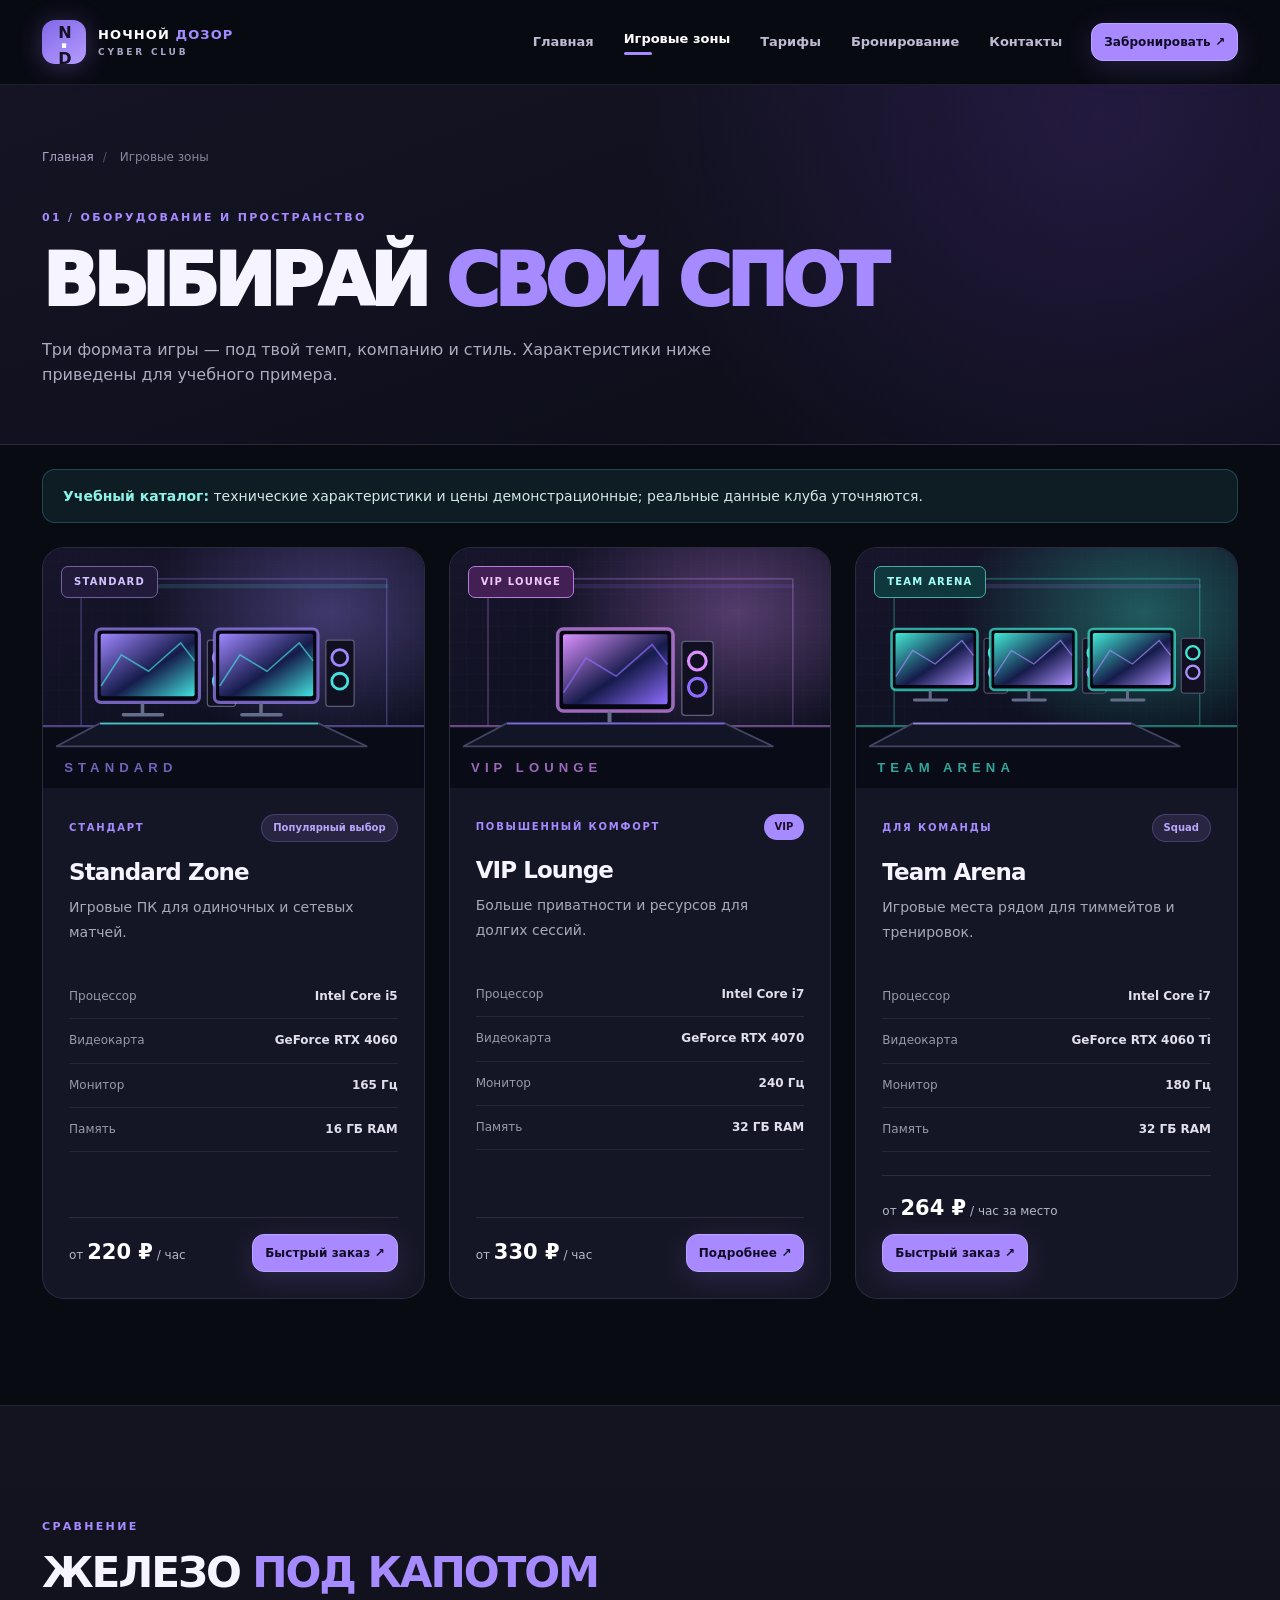
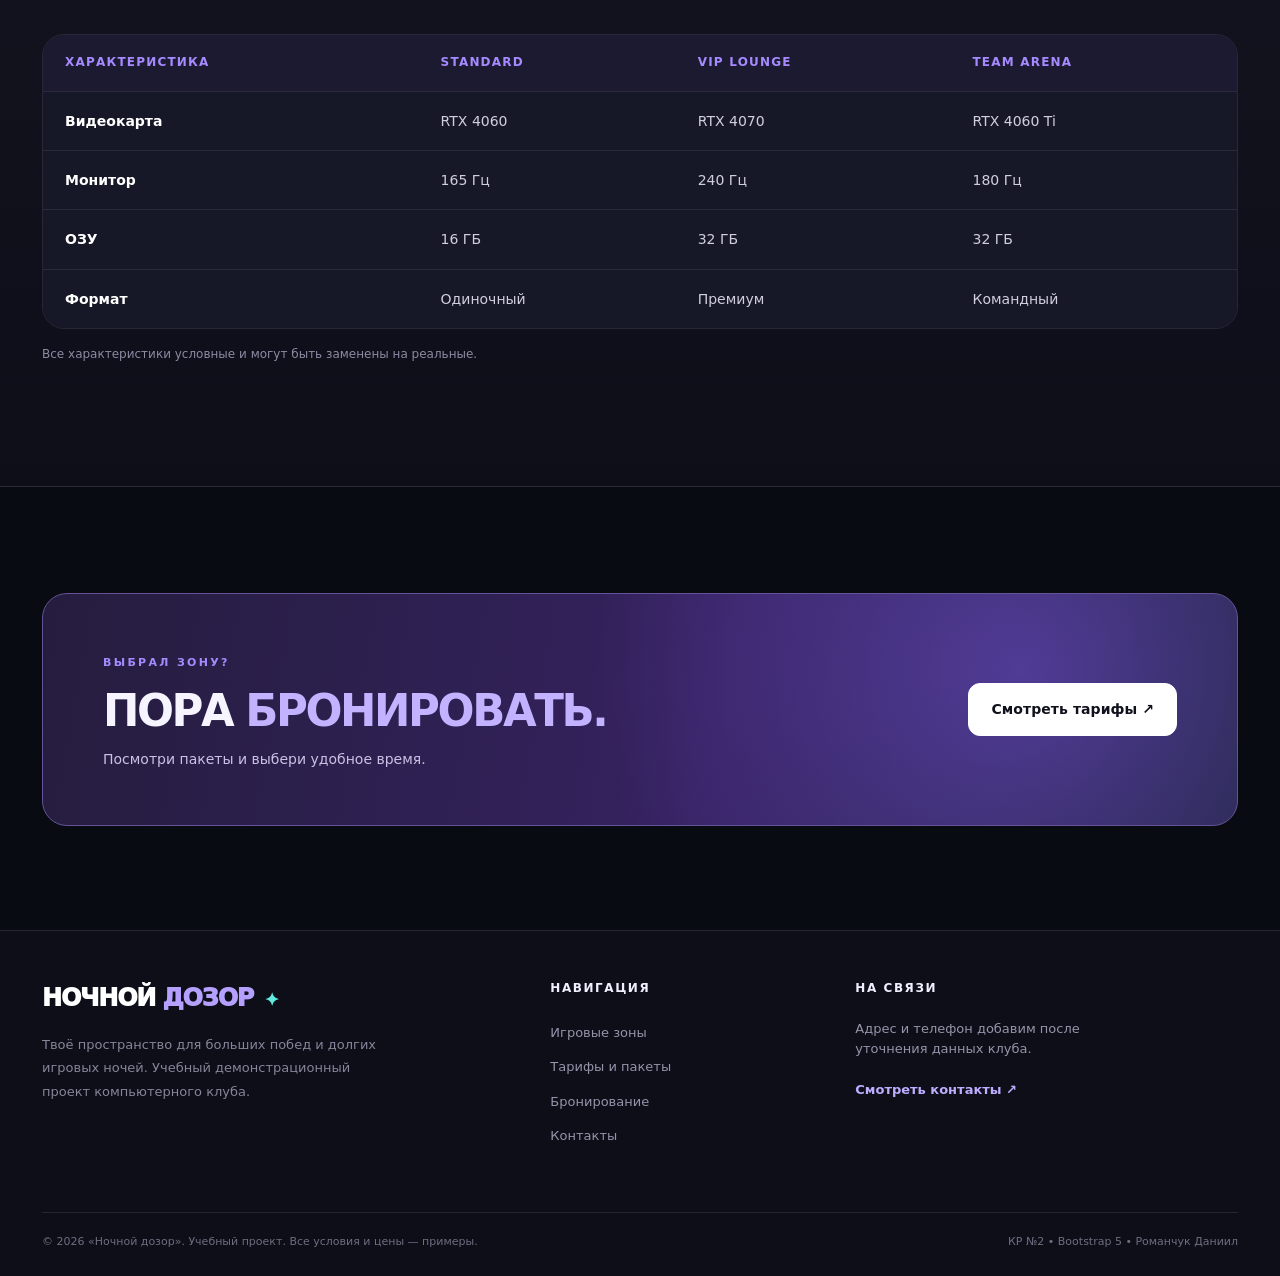
==== catalog.html @ 31417b2a "fix: move website files to root" ====
<!doctype html>
<html lang="ru" data-bs-theme="dark"><head><meta charset="utf-8"><meta name="viewport" content="width=device-width, initial-scale=1"><meta name="description" content="Standard, VIP Lounge и Team Arena — зоны компьютерного клуба «Ночной дозор» с учебными характеристиками оборудования."><meta name="theme-color" content="#090a12"><title>Игровые зоны — Ночной дозор</title><link rel="icon" type="image/svg+xml" href="images/favicon.svg"><link rel="stylesheet" href="vendor/bootstrap/css/bootstrap.min.css"><link rel="stylesheet" href="css/custom.css"></head>
<body class=""><a class="skip-link" href="#main-content">Перейти к содержимому</a><header class="site-header"><nav class="navbar navbar-expand-lg site-navbar" aria-label="Основная навигация"><div class="container">
<a class="navbar-brand brand" href="index.html" aria-label="Ночной дозор — главная"><span class="brand-mark" aria-hidden="true">N<span>·</span>D</span><span class="brand-name">НОЧНОЙ <b>ДОЗОР</b><small>CYBER CLUB</small></span></a>
<button class="navbar-toggler" type="button" data-bs-toggle="collapse" data-bs-target="#siteNav" aria-controls="siteNav" aria-expanded="false" aria-label="Открыть меню"><span class="navbar-toggler-icon"></span></button>
<div class="collapse navbar-collapse" id="siteNav"><ul class="navbar-nav ms-auto align-items-lg-center gap-lg-1"><li class="nav-item"><a class="nav-link " href="index.html" >Главная</a></li><li class="nav-item"><a class="nav-link active" href="catalog.html" aria-current="page">Игровые зоны</a></li><li class="nav-item"><a class="nav-link " href="tariffs.html" >Тарифы</a></li><li class="nav-item"><a class="nav-link " href="order.html" >Бронирование</a></li><li class="nav-item"><a class="nav-link " href="contacts.html" >Контакты</a></li></ul><a class="btn btn-glow btn-sm ms-lg-3 nav-book" href="order.html">Забронировать <span aria-hidden="true">↗</span></a></div></div></nav></header><main id="main-content"><section class="page-intro"><div class="container"><div class="breadcrumb-line"><a href="index.html">Главная</a><span>/</span> Игровые зоны</div><span class="eyebrow">01 / ОБОРУДОВАНИЕ И ПРОСТРАНСТВО</span><h1>ВЫБИРАЙ <em>СВОЙ СПОТ</em></h1><p>Три формата игры — под твой темп, компанию и стиль. Характеристики ниже приведены для учебного примера.</p></div></section>
<section class="section-pad pt-4"><div class="container"><div class="alert site-alert mb-4" role="alert"><strong>Учебный каталог:</strong> технические характеристики и цены демонстрационные; реальные данные клуба уточняются.</div><div class="row g-4">
<div class="col-12 col-md-6 col-lg-4" id="standard"><article class="card zone-card zone-card--detail h-100"><div class="zone-image"><img src="images/zone-standard.svg" alt="Два игровых компьютера в стандартной зоне, цифровая иллюстрация"><span class="zone-tag">STANDARD</span></div><div class="card-body zone-content"><div class="d-flex justify-content-between align-items-center mb-2"><span class="zone-kicker">СТАНДАРТ</span><span class="badge rounded-pill badge-soft">Популярный выбор</span></div><h2>Standard Zone</h2><p>Игровые ПК для одиночных и сетевых матчей.</p><ul class="spec-list"><li><span>Процессор</span><b>Intel Core i5</b></li><li><span>Видеокарта</span><b>GeForce RTX 4060</b></li><li><span>Монитор</span><b>165 Гц</b></li><li><span>Память</span><b>16 ГБ RAM</b></li></ul><div class="zone-bottom"><span>от <strong>220 ₽</strong> / час</span><button type="button" data-bs-toggle="modal" data-bs-target="#quickBookingModal" data-zone="standard" class="btn btn-glow btn-sm">Быстрый заказ ↗</button></div></div></article></div>
<div class="col-12 col-md-6 col-lg-4" id="vip"><article class="card zone-card zone-card--detail h-100"><div class="zone-image"><img src="images/zone-vip.svg" alt="Игровое VIP-место с мощной компьютерной конфигурацией, иллюстрация"><span class="zone-tag zone-tag--violet">VIP LOUNGE</span></div><div class="card-body zone-content"><div class="d-flex justify-content-between align-items-center mb-2"><span class="zone-kicker">ПОВЫШЕННЫЙ КОМФОРТ</span><span class="badge rounded-pill badge-hot">VIP</span></div><h2>VIP Lounge</h2><p>Больше приватности и ресурсов для долгих сессий.</p><ul class="spec-list"><li><span>Процессор</span><b>Intel Core i7</b></li><li><span>Видеокарта</span><b>GeForce RTX 4070</b></li><li><span>Монитор</span><b>240 Гц</b></li><li><span>Память</span><b>32 ГБ RAM</b></li></ul><div class="zone-bottom"><span>от <strong>330 ₽</strong> / час</span><a href="product.html" class="btn btn-glow btn-sm">Подробнее ↗</a></div></div></article></div>
<div class="col-12 col-md-6 col-lg-4" id="team"><article class="card zone-card zone-card--detail h-100"><div class="zone-image"><img src="images/zone-team.svg" alt="Командная игровая зона с рядом игровых мониторов, иллюстрация"><span class="zone-tag zone-tag--mint">TEAM ARENA</span></div><div class="card-body zone-content"><div class="d-flex justify-content-between align-items-center mb-2"><span class="zone-kicker">ДЛЯ КОМАНДЫ</span><span class="badge rounded-pill badge-soft">Squad</span></div><h2>Team Arena</h2><p>Игровые места рядом для тиммейтов и тренировок.</p><ul class="spec-list"><li><span>Процессор</span><b>Intel Core i7</b></li><li><span>Видеокарта</span><b>GeForce RTX 4060 Ti</b></li><li><span>Монитор</span><b>180 Гц</b></li><li><span>Память</span><b>32 ГБ RAM</b></li></ul><div class="zone-bottom"><span>от <strong>264 ₽</strong> / час за место</span><button type="button" data-bs-toggle="modal" data-bs-target="#quickBookingModal" data-zone="team" class="btn btn-glow btn-sm">Быстрый заказ ↗</button></div></div></article></div></div></div></section>
<section class="section-pad section-dark"><div class="container"><div class="section-header"><div><span class="eyebrow">СРАВНЕНИЕ</span><h2 class="section-title">ЖЕЛЕЗО <span>ПОД КАПОТОМ</span></h2></div></div><div class="table-responsive table-wrap"><table class="table table-dark table-hover align-middle mb-0"><caption class="visually-hidden">Сравнение характеристик игровых зон</caption><thead><tr><th scope="col">Характеристика</th><th scope="col">Standard</th><th scope="col">VIP Lounge</th><th scope="col">Team Arena</th></tr></thead><tbody><tr><th scope="row">Видеокарта</th><td>RTX 4060</td><td>RTX 4070</td><td>RTX 4060 Ti</td></tr><tr><th scope="row">Монитор</th><td>165 Гц</td><td>240 Гц</td><td>180 Гц</td></tr><tr><th scope="row">ОЗУ</th><td>16 ГБ</td><td>32 ГБ</td><td>32 ГБ</td></tr><tr><th scope="row">Формат</th><td>Одиночный</td><td>Премиум</td><td>Командный</td></tr></tbody></table></div><p class="demo-caption mt-3">Все характеристики условные и могут быть заменены на реальные.</p></div></section>
<section class="section-pad pb-0"><div class="container"><div class="banner-cta"><div><span class="eyebrow">ВЫБРАЛ ЗОНУ?</span><h2>ПОРА <span>БРОНИРОВАТЬ.</span></h2><p>Посмотри пакеты и выбери удобное время.</p></div><a href="tariffs.html" class="btn btn-light btn-lg">Смотреть тарифы ↗</a></div></div></section></main><footer class="site-footer"><div class="container"><div class="row g-4 py-5"><div class="col-lg-5"><a href="index.html" class="footer-brand">НОЧНОЙ<span> ДОЗОР</span><i>✦</i></a><p class="footer-description mt-3">Твоё пространство для больших побед и долгих игровых ночей. Учебный демонстрационный проект компьютерного клуба.</p></div><div class="col-6 col-lg-3"><div class="footer-heading">Навигация</div><ul class="list-unstyled footer-links"><li><a href="catalog.html">Игровые зоны</a></li><li><a href="tariffs.html">Тарифы и пакеты</a></li><li><a href="order.html">Бронирование</a></li><li><a href="contacts.html">Контакты</a></li></ul></div><div class="col-6 col-lg-4"><div class="footer-heading">На связи</div><p class="footer-contact">Адрес и телефон добавим после уточнения данных клуба.</p><a class="footer-inline-link" href="contacts.html">Смотреть контакты ↗</a></div></div><div class="footer-bottom d-flex flex-column flex-md-row gap-2 justify-content-between align-items-md-center"><span>© 2026 «Ночной дозор». Учебный проект. Все условия и цены — примеры.</span><span>КР №2 • Bootstrap 5 • Романчук Даниил</span></div></div></footer><div class="modal fade" id="quickBookingModal" tabindex="-1" aria-labelledby="quickBookingTitle" aria-hidden="true"><div class="modal-dialog modal-dialog-centered"><div class="modal-content custom-modal"><div class="modal-header border-0 pb-0"><div><span class="eyebrow">БЫСТРАЯ ЗАЯВКА</span><h2 class="modal-title h3 mt-2" id="quickBookingTitle">Погнали играть?</h2></div><button type="button" class="btn-close" data-bs-dismiss="modal" aria-label="Закрыть"></button></div><form class="needs-validation demo-form" novalidate><div class="modal-body"><p class="muted-text small mb-4">Оставь контакты, чтобы проверить работу формы. Данные никуда не отправляются.</p><div class="mb-3"><label class="form-label" for="quick-name">Имя</label><input class="form-control" id="quick-name" name="name" autocomplete="name" minlength="2" required placeholder="Как к тебе обращаться?"><div class="invalid-feedback">Укажи имя (минимум 2 символа).</div></div><div class="mb-3"><label class="form-label" for="quick-phone">Телефон</label><div class="input-group"><span class="input-group-text">☎</span><input class="form-control" type="tel" id="quick-phone" name="phone" inputmode="tel" autocomplete="tel" minlength="10" required placeholder="+7 999 123-45-67"></div><div class="form-hint">Номер для связи (учебный пример).</div></div><div class="mb-3"><label class="form-label" for="quick-zone">Игровая зона</label><select id="quick-zone" class="form-select" name="zone" required><option value="">Выбери зону</option><option value="standard">Standard</option><option value="vip">VIP Lounge</option><option value="team">Team Arena</option></select><div class="invalid-feedback">Выбери игровую зону.</div></div><div class="form-check"><input class="form-check-input" type="checkbox" id="quick-consent" required><label class="form-check-label small" for="quick-consent">Согласен на обработку данных в рамках демонстрационной формы</label><div class="invalid-feedback">Нужно согласие.</div></div></div><div class="modal-footer border-0 pt-0"><button type="button" class="btn btn-outline-light" data-bs-dismiss="modal">Отмена</button><button type="submit" class="btn btn-glow">Проверить заявку ↗</button></div></form></div></div></div>
<div class="toast-container position-fixed bottom-0 end-0 p-3" style="z-index:1090"><div class="toast demo-toast" id="demoToast" role="status" aria-live="polite" aria-atomic="true"><div class="d-flex"><div class="toast-body" id="demoToastBody">Форма проверена. Это демонстрация: данные не отправлялись.</div><button type="button" class="btn-close btn-close-white me-2 m-auto" data-bs-dismiss="toast" aria-label="Закрыть"></button></div></div></div><script src="vendor/bootstrap/js/bootstrap.bundle.min.js"></script><script src="js/main.js"></script></body></html>
---- css/custom.css ----
/* Night Watch / KR2. Bootstrap 5.3.6 is the layout + component system.
   This file adds only the custom visual identity, states and small refinements. */
:root {
  --nw-bg:#090b13; --nw-panel:#121423; --nw-elevated:#191a2b;
  --nw-line:rgba(180,176,222,.14); --nw-white:#f6f5ff;
  --nw-muted:#abaabe; --nw-accent:#a68aff; --nw-teal:#5ce6db;
  --nw-soft:rgba(165,138,255,.15); --nw-radius:22px;
  --bs-body-bg:var(--nw-bg); --bs-body-color:var(--nw-white);
  --bs-body-font-family:Inter,system-ui,-apple-system,BlinkMacSystemFont,"Segoe UI",sans-serif;
  --bs-border-color:var(--nw-line); --bs-link-color:var(--nw-accent);
}
* {box-sizing:border-box}
html {scroll-behavior:smooth;scroll-padding-top:102px}
body {background:var(--nw-bg);color:var(--nw-white);font-size:16px;line-height:1.6;overflow-x:hidden}
img {max-width:100%;height:auto}
a {transition:color .2s ease,background .2s ease,border-color .2s ease,transform .2s ease;text-decoration:none}
button {transition:transform .2s ease,background .2s ease,border-color .2s ease}
:focus-visible {outline:3px solid var(--nw-teal)!important;outline-offset:3px}
::selection {background:#7051cb;color:white}
.container {max-width:1220px}
.skip-link {position:absolute;z-index:2000;top:-100px;left:12px;color:#090b13;background:#fff;padding:12px 18px;border-radius:0 0 12px 12px}
.skip-link:focus {top:0}
.site-header {position:sticky;top:0;z-index:1040;background:rgba(9,11,19,.92);backdrop-filter:blur(16px);-webkit-backdrop-filter:blur(16px);border-bottom:1px solid rgba(190,178,247,.12)}
.site-navbar {min-height:84px;padding:12px 0}
.brand {display:flex;align-items:center;gap:12px;color:#fff!important;margin-right:23px}
.brand-mark {display:grid;place-items:center;background:linear-gradient(145deg,#8267e7,#b59cff);color:#130f25;width:44px;height:44px;border-radius:13px;font-weight:900;font-size:16px;letter-spacing:-2px;box-shadow:0 3px 24px rgba(163,124,255,.3)}
.brand-mark span {font-size:24px;line-height:0;color:white;letter-spacing:0}
.brand-name {font-size:13px;font-weight:900;letter-spacing:.085em;line-height:1.17}
.brand-name b {color:var(--nw-accent)}
.brand-name small {display:block;margin-top:5px;font-size:9px;font-weight:650;letter-spacing:.31em;color:#aaa6c5}
.site-navbar .nav-link {color:#bebbd3;padding:11px 13px!important;font-size:13px;font-weight:700}
.site-navbar .nav-link:hover,.site-navbar .nav-link:focus,.site-navbar .nav-link.active {color:#fff}
.site-navbar .nav-link.active:after {content:"";display:block;height:3px;background:var(--nw-accent);border-radius:2px;margin-top:2px;max-width:28px}
.navbar-toggler {border:1px solid #555072;background:#181626;padding:8px 10px}
.navbar-toggler:focus {box-shadow:0 0 0 3px rgba(160,126,255,.22)}
.btn {font-size:14px;font-weight:800;border-radius:12px;padding:11px 17px;letter-spacing:.005em}
.btn-sm {padding:9px 12px;font-size:12px}
.btn-lg {padding:15px 22px;font-size:14px}
.btn-glow {background:#a889ff;border:1px solid #bba4ff;color:#120d27;box-shadow:0 7px 28px rgba(154,117,251,.19)}
.btn-glow:hover,.btn-glow:focus {background:#c0acff;color:#100b21;border-color:#d1c1ff;transform:translateY(-2px);box-shadow:0 10px 30px rgba(154,117,251,.31)}
.btn-outline-bright {border:1px solid #5c586e;color:#fff;background:rgba(255,255,255,.02)}
.btn-outline-bright:hover,.btn-outline-bright:focus {border-color:var(--nw-accent);background:rgba(164,139,255,.12);color:#fff;transform:translateY(-2px)}
.btn-light {background:#fff;color:#11111d;border-color:#fff}
.btn-light:hover {background:#e8e6ff;color:#11111d}
.btn-outline-light {border-color:#56516a;color:#d7d4e6}
.btn-outline-light:hover {background:#282337;border-color:#8178a1;color:#fff}
.section-pad {padding:106px 0}
.section-dark {background:linear-gradient(180deg,rgba(22,21,35,.85),rgba(13,15,25,.8));border-top:1px solid var(--nw-line);border-bottom:1px solid var(--nw-line)}
.eyebrow {font-size:11px;font-weight:900;letter-spacing:.21em;color:var(--nw-accent)}
.section-header {display:flex;justify-content:space-between;align-items:end;gap:28px;margin-bottom:38px}
.section-header>div:first-child {max-width:820px}
.section-title {font-size:clamp(28px,3.3vw,46px);font-weight:900;letter-spacing:-.05em;line-height:1.12;margin:12px 0 0;text-transform:uppercase}
.section-title span,.banner-cta h2 span {color:var(--nw-accent)}
.section-side {color:var(--nw-muted);max-width:290px;margin:0;font-size:14px}
.section-link {font-weight:800;font-size:13px;color:#d4c9ff;white-space:nowrap}
.section-link:hover {color:var(--nw-teal)}
.demo-caption {font-size:12px;color:#8c8ba2}
.muted-text {color:var(--nw-muted)}
/* Landing */
.hero-section {padding-top:33px}
.hero-panel {position:relative;overflow:hidden;min-height:642px;border:1px solid #35304e;border-radius:28px;background:radial-gradient(circle at 14% 86%,rgba(87,49,176,.18),transparent 55%),linear-gradient(112deg,#141322,#10101f 60%,#070a18)}
.hero-panel:before {content:"";position:absolute;inset:0;background:linear-gradient(90deg,#11101f 0%,rgba(15,14,28,.98) 33%,rgba(10,11,23,.73) 56%,rgba(8,9,22,.04) 87%);z-index:1;pointer-events:none}
.hero-copy {position:relative;z-index:2;padding:98px 0 73px 64px;max-width:780px}
.hero-eyebrow {color:#c1b0ff;display:inline-flex;align-items:center;gap:10px}
.signal-dot {width:7px;height:7px;border-radius:50%;background:#5ee5cf;box-shadow:0 0 0 4px rgba(69,221,208,.12)}
.hero-title {font-size:clamp(54px,6.3vw,91px);font-weight:1000;line-height:.97;letter-spacing:-.071em;margin:25px 0;position:relative;z-index:2;text-shadow:0 4px 14px rgba(2,2,12,.28)}
.accent-ink {color:#a68bff}
.hero-dot {color:#50e2d4}
.hero-lead {max-width:440px;color:#bbb9ce;font-size:16px;line-height:1.75;position:relative;z-index:2}
.hero-perks {display:flex;gap:26px;flex-wrap:wrap;margin-top:46px;font-size:12px;font-weight:650;color:#c0bdd4}
.hero-perks i {color:var(--nw-teal);margin-right:5px;font-style:normal}
.hero-visual {position:absolute;right:0;top:0;height:100%;width:67%;z-index:0;display:flex;align-items:stretch}
.hero-visual:after {content:"";position:absolute;inset:0;background:linear-gradient(0deg,rgba(8,8,18,.74),transparent 35%)}
.hero-visual img {width:100%;height:100%;object-fit:cover;object-position:center}
.visual-label {position:absolute;top:47px;right:54px;z-index:1;display:flex;gap:13px;align-items:center;color:#d0d2e4;font-size:10px;line-height:1.2;letter-spacing:.23em}
.visual-label b {color:#fff;font-size:14px;letter-spacing:.14em}
.visual-cross {font-size:36px;color:var(--nw-teal);text-shadow:0 0 20px rgba(92,230,219,.5)}
.fps-label {position:absolute;right:56px;bottom:30px;z-index:2;text-align:right}
.fps-label b {display:block;font-size:32px;line-height:1;color:#fff}
.fps-label b span {color:var(--nw-teal);font-size:14px}
.fps-label small {font-size:9px;letter-spacing:.15em;color:#c4c1d8}
.hero-ticker {padding:17px 4px;display:flex;gap:26px;justify-content:space-between;align-items:center;color:#807d98;font-size:10px;font-weight:850;letter-spacing:.1em;white-space:nowrap;overflow:hidden}
.hero-ticker b {color:var(--nw-accent);font-size:14px}
/* Advantage cards */
.feature-card {position:relative;background:linear-gradient(155deg,#191a2a,#11131f);border:1px solid var(--nw-line);border-radius:var(--nw-radius);padding:31px 32px 30px;overflow:hidden;min-height:260px}
.feature-card:hover {transform:translateY(-4px);border-color:#5c4d85;transition:.2s}
.feature-icon {width:56px;height:56px;border-radius:14px;display:grid;place-items:center;background:rgba(174,140,255,.12);border:1px solid rgba(174,140,255,.16);color:var(--nw-accent);font-size:30px;margin-bottom:28px}
.feature-no {position:absolute;right:23px;top:20px;font-size:11px;font-weight:850;color:#625b79}
.feature-card h3 {font-size:20px;font-weight:850;letter-spacing:-.03em;margin:0 0 10px}
.feature-card p {font-size:14px;line-height:1.7;color:var(--nw-muted);margin:0}
/* Zone cards */
.zone-card {display:flex;flex-direction:column;background:#151625;border:1px solid var(--nw-line);border-radius:var(--nw-radius);overflow:hidden;transition:transform .22s,border-color .22s,box-shadow .22s}
.zone-card:hover {transform:translateY(-5px);border-color:#5b5085;box-shadow:0 18px 36px rgba(0,0,0,.17)}
.zone-image {position:relative;overflow:hidden;background:#100f1a;aspect-ratio:1.59}
.zone-image img {width:100%;height:100%;object-fit:cover;transition:transform .36s}
.zone-card:hover .zone-image img {transform:scale(1.04)}
.zone-tag {position:absolute;left:18px;top:18px;padding:7px 12px;border-radius:7px;background:#211b39;color:#d3c3ff;border:1px solid #73609f;font-size:10px;font-weight:900;letter-spacing:.12em}
.zone-tag--violet {background:#432053;color:#f1c6ff;border-color:#b67cdb}
.zone-tag--mint {background:#0f373c;color:#a4fffa;border-color:#49aea8}
.zone-content {padding:27px;display:flex;flex-direction:column;flex:1}
.zone-kicker {font-size:10px;letter-spacing:.18em;color:var(--nw-accent);font-weight:900}
.zone-content h3,.zone-content h2 {font-size:23px;font-weight:900;letter-spacing:-.04em;margin:9px 0 9px}
.zone-content p {font-size:14px;color:#a9a8ba;line-height:1.75;margin-bottom:19px}
.zone-bottom {display:flex;align-items:center;justify-content:space-between;gap:8px;margin-top:auto;padding-top:16px;border-top:1px solid var(--nw-line);color:#b8b6ca;font-size:12px}
.zone-bottom strong {font-size:21px;color:#fff}
.round-link {width:39px;height:39px;border:1px solid #78699f;border-radius:11px;color:#e5ddff;display:grid;place-items:center;font-size:19px}
.round-link:hover {background:var(--nw-accent);border-color:var(--nw-accent);color:#111}
.zone-card--detail .zone-content {padding:26px}
.zone-card--detail .zone-bottom {flex-wrap:wrap}
.badge-soft {color:#bba6ff;background:rgba(168,136,255,.13);border:1px solid rgba(168,136,255,.26);font-size:10px;padding:8px 11px}
.badge-hot {background:var(--nw-accent);color:#1b102b;font-size:10px;padding:8px 11px}
.spec-list {list-style:none;padding:0;margin:12px 0 23px}
.spec-list li {display:flex;justify-content:space-between;gap:12px;padding:12px 0;border-bottom:1px solid rgba(170,160,208,.11);font-size:12px}
.spec-list span {color:#9998ac}
.spec-list b {color:#e1dfec;font-weight:700;text-align:right}
/* Prices */
.tariff-card {border:1px solid var(--nw-line);border-radius:var(--nw-radius);padding:29px 28px;background:#181a29;display:flex;flex-direction:column;transition:transform .22s,border-color .22s}
.tariff-card:hover {transform:translateY(-4px);border-color:#5d5283}
.tariff-card--featured {background:radial-gradient(circle at 100% 0%,rgba(156,114,255,.18),transparent 68%),linear-gradient(160deg,#2a2142,#1a162e);border-color:#8871c2;box-shadow:inset 0 1px 0 rgba(196,172,255,.18)}
.tariff-head {display:flex;align-items:center;justify-content:space-between;gap:8px;min-height:30px;margin-bottom:38px}
.tariff-index {font-size:10px;letter-spacing:.13em;color:#a9a3c4;font-weight:850}
.tariff-card h2,.tariff-card h3 {font-size:30px;font-weight:900;letter-spacing:-.045em;margin:0 0 8px}
.tariff-card p {color:#aaa8ba;font-size:13px;line-height:1.75;min-height:58px}
.tariff-price {font-size:44px;letter-spacing:-.07em;font-weight:900;margin:8px 0 30px;color:#fff;white-space:nowrap}
.tariff-price span {font-size:12px;letter-spacing:0;color:#a8a5bb;font-weight:650}
.tariff-list {list-style:none;padding:0;margin:0 0 29px}
.tariff-list li {padding:9px 0;color:#c3c0d3;font-size:13px}
.tariff-list li:before {content:"✓";color:var(--nw-teal);font-weight:800;margin-right:10px}
.tariff-card .btn {margin-top:auto}
.site-alert {background:rgba(73,204,203,.09);border:1px solid rgba(63,212,207,.25);color:#d2e7e5;border-radius:13px;padding:15px 20px;font-size:14px}
.site-alert strong {color:#8df3e8}
.banner-cta {padding:54px 60px;border:1px solid #655299;border-radius:25px;background:radial-gradient(circle at 82% 33%,rgba(112,78,206,.56),transparent 43%),linear-gradient(100deg,#251d3e,#352260 57%,#1e243d);display:flex;align-items:center;justify-content:space-between;gap:25px}
.banner-cta h2 {font-size:clamp(29px,3.4vw,47px);font-weight:900;letter-spacing:-.055em;line-height:1.06;margin:14px 0}
.banner-cta h2 span {color:#c2b2ff}
.banner-cta p {color:#ccc1e5;font-size:14px;margin:0}
/* Inner pages */
.page-intro {padding:63px 0 56px;background:radial-gradient(circle at 86% 8%,rgba(98,57,172,.24),transparent 40%),linear-gradient(160deg,#151424,#0d0e1a 85%);border-bottom:1px solid var(--nw-line)}
.breadcrumb-line {font-size:12px;color:#89859d;margin-bottom:36px}
.breadcrumb-line a {color:#ada3cc}
.breadcrumb-line a:hover {color:#fff}
.breadcrumb-line span {padding:0 9px;color:#554f6a}
.page-intro h1 {font-size:clamp(43px,5.7vw,79px);font-weight:950;letter-spacing:-.07em;line-height:1.04;margin:14px 0 18px}
.page-intro h1 em {color:var(--nw-accent);font-style:normal}
.page-intro p {color:#aeacc0;font-size:16px;max-width:700px;margin:0}
.table-wrap {border-radius:var(--nw-radius);border:1px solid var(--nw-line);overflow:hidden}
.table-wrap .table {--bs-table-bg:#171827;--bs-table-hover-bg:#242137;--bs-table-color:#d0cedf;--bs-table-hover-color:#fff;font-size:14px}
.table-wrap td,.table-wrap th {padding:18px 22px;border-color:rgba(185,175,216,.12);white-space:nowrap}
.table-wrap thead th {font-size:12px;color:var(--nw-accent);text-transform:uppercase;letter-spacing:.1em;background:#1c1a31}
.table-wrap tbody th {font-weight:800;color:#fff}
.gallery-carousel {overflow:hidden;border:1px solid var(--nw-line);border-radius:22px;background:#131526}
.gallery-carousel img {height:auto;aspect-ratio:1.54;object-fit:cover}
.gallery-carousel .carousel-control-next,.gallery-carousel .carousel-control-prev {width:11%;background:rgba(0,0,0,.1)}
.gallery-carousel .carousel-indicators [data-bs-target] {width:26px;height:4px;border-radius:10px;border:0;margin-right:5px;margin-left:5px}
.product-detail {background:#171725;padding:35px;border:1px solid var(--nw-line);border-radius:var(--nw-radius)}
.product-detail h2 {font-weight:900;font-size:32px;letter-spacing:-.045em}
.product-detail p {color:var(--nw-muted);font-size:14px}
.product-price {color:#fff;font-size:39px;font-weight:900;letter-spacing:-.05em;margin:27px 0 0}
.product-price>span,.product-price small {font-size:13px;letter-spacing:0;color:#ada9c0;font-weight:650}
.spec-list--product {margin:18px 0}
.spec-list--product li {font-size:13px}
.related-zone {display:flex;gap:21px;align-items:center;background:#191a2a;border:1px solid var(--nw-line);border-radius:17px;padding:12px;color:white}
.related-zone:hover {border-color:var(--nw-accent);color:#fff;transform:translateY(-2px)}
.related-zone img {width:132px;aspect-ratio:1.5;object-fit:cover;border-radius:9px}
.related-zone span:nth-child(2) {display:flex;flex-direction:column;flex:1}
.related-zone b {font-size:19px}
.related-zone small {color:var(--nw-muted)}
.related-zone>span:last-child {font-size:23px;padding-right:15px}
.mini-feature {border-top:2px solid #665597;padding-top:25px}
.mini-feature>span {color:var(--nw-accent);font-size:13px;font-weight:900}
.mini-feature h3 {margin:17px 0 9px;font-size:20px;font-weight:850}
.mini-feature p {font-size:14px;color:var(--nw-muted)}
/* Forms + booking summary */
.form-panel,.summary-panel,.contact-card,.map-panel {background:#171827;border:1px solid var(--nw-line);border-radius:22px;padding:32px}
.form-panel h2 {font-weight:900;letter-spacing:-.03em}
.form-label {font-size:12px;font-weight:800;color:#dedceb;margin-bottom:8px}
.form-control,.form-select,.input-group-text {background-color:#0f111e;border:1px solid #39364f;color:#f4f1ff;min-height:48px;border-radius:10px;font-size:14px}
.form-control::placeholder {color:#716f85}
.form-control:focus,.form-select:focus {background:#161627;color:#fff;border-color:#a58aff;box-shadow:0 0 0 3px rgba(165,138,255,.16)}
.form-control:disabled,.form-control[readonly] {background:#222037;color:#a8a2c8}
.input-group-text {background:#252239;color:#b0a4d4;font-size:13px;font-weight:750}
.input-group .form-control {min-width:0}
.form-check-input {background-color:#11121f;border:1px solid #65607d}
.form-check-input:checked {background-color:#9c7ff2;border-color:#9c7ff2}
.form-check-label {color:#bab7cc;font-size:13px}
.invalid-feedback {font-size:11px}
.form-hint {color:#85849a;margin-top:6px;font-size:11px}
.form-divider {height:1px;background:var(--nw-line);margin:32px 0}
.step-bubble {border:1px solid rgba(161,130,255,.47);color:#ad91ff;background:#28213e;display:grid;place-items:center;width:43px;height:43px;flex:none;border-radius:13px;font-size:13px;font-weight:900}
.summary-panel {top:112px;padding:29px}
.summary-panel h2 {font-size:29px;font-weight:950;letter-spacing:-.05em;margin:9px 0 22px}
.summary-art {border-radius:13px;overflow:hidden;margin-bottom:17px}
.summary-art img {display:block;width:100%;aspect-ratio:1.95;object-fit:cover}
.summary-row {display:flex;gap:15px;justify-content:space-between;border-bottom:1px solid var(--nw-line);padding:16px 0;font-size:13px}
.summary-row span {color:#a3a0b7}
.summary-row strong {font-weight:700;text-align:right}
.summary-total {display:flex;align-items:center;justify-content:space-between;gap:12px;padding:24px 0 19px}
.summary-total span {font-size:13px;color:#c1bed2}
.summary-total strong {font-size:29px;font-weight:900;color:#ac94ff;white-space:nowrap}
.summary-note {background:#25223a;padding:14px 15px;font-size:12px;color:#bcb4d6;line-height:1.5;border-radius:10px}
.summary-help {font-size:12px;color:#bdaaff;font-weight:800;display:inline-block;margin-top:20px}
.summary-help:hover {color:var(--nw-teal)}
.was-validated .input-group:has(.form-control:invalid) + .phone-error {display:block!important}
/* Contacts */
.contact-card {min-height:250px}
.contact-icon {width:50px;height:50px;background:rgba(158,131,255,.13);color:#b5a0ff;display:grid;place-items:center;border-radius:13px;font-size:28px;margin-bottom:28px}
.contact-card h2 {font-size:24px;font-weight:900;margin:8px 0 10px;letter-spacing:-.03em}
.contact-card p {font-size:14px;color:var(--nw-muted);margin:0}
.map-panel>img {border-radius:13px;border:1px solid #393149;width:100%;display:block}
.custom-accordion {max-width:1030px;margin:auto}
.custom-accordion .accordion-item {background:#161626;border:1px solid #36314a;margin-bottom:12px;border-radius:13px;overflow:hidden}
.custom-accordion .accordion-button {background:#181827;color:#f5f1ff;font-weight:780;font-size:15px;box-shadow:none;padding:22px 24px}
.custom-accordion .accordion-button:not(.collapsed) {background:#262039;color:#c4b2ff}
.custom-accordion .accordion-button:focus-visible {outline:3px solid var(--nw-teal)!important;outline-offset:-3px}
.custom-accordion .accordion-button:after {filter:grayscale(1) brightness(3)}
.custom-accordion .accordion-body {font-size:14px;color:#b4b1c5;padding:12px 24px 25px;line-height:1.8}
/* Shared modal, toast, footer */
.custom-modal {background:#1a192b;border:1px solid #655483;border-radius:20px;padding:15px}
.custom-modal .modal-title {font-weight:900;letter-spacing:-.04em}
.custom-modal .btn-close {filter:invert(1)}
.demo-toast {background:#26223b;color:#f4f0ff;border:1px solid #7d6aa7;border-radius:13px}
.site-footer {margin-top:104px;background:#0d0e18;border-top:1px solid var(--nw-line)}
.footer-brand {font-size:24px;font-weight:950;letter-spacing:-.05em;color:white}
.footer-brand span {color:#b5a0ff}
.footer-brand i {font-style:normal;font-size:18px;margin-left:11px;color:#61ebdf}
.footer-description {max-width:350px;font-size:13px;color:#86859a;line-height:1.8}
.footer-heading {font-size:12px;font-weight:900;color:#f0efff;letter-spacing:.13em;text-transform:uppercase;margin-bottom:21px}
.footer-links li {margin-bottom:9px}
.footer-links a {font-size:13px;color:#9694aa}
.footer-links a:hover,.footer-inline-link:hover {color:#fff}
.footer-contact {font-size:13px;color:#9694aa;max-width:275px}
.footer-inline-link {font-size:13px;color:#beadff;font-weight:800}
.footer-bottom {padding:20px 0 25px;border-top:1px solid var(--nw-line);color:#6f6d81;font-size:11px}
/* Mobile-first considerations on top of Bootstrap grid */
@media (max-width:1199.98px) {
 .hero-copy {padding-left:44px;max-width:720px}
 .hero-title {font-size:clamp(49px,6.5vw,78px)}
 .hero-perks {gap:12px}
 .site-navbar .nav-link {padding:10px 9px!important;font-size:12px}
 .brand-name {font-size:12px}
 .nav-book {padding:10px!important}
}
@media (max-width:991.98px) {
 .site-navbar {min-height:74px}
 .navbar-collapse {border-top:1px solid var(--nw-line);margin-top:16px;padding-top:8px;padding-bottom:14px}
 .site-navbar .nav-link {font-size:14px;padding:10px 4px!important}
 .site-navbar .nav-link.active:after {margin:2px 0 0}
 .nav-book {margin-top:10px}
 .hero-panel {min-height:610px}
 .hero-copy {padding:77px 30px 65px 37px;max-width:650px}
 .hero-visual {width:76%;opacity:.7}
 .hero-panel:before {background:linear-gradient(90deg,#101020 0%,rgba(15,14,28,.96) 36%,rgba(10,11,23,.73) 75%,rgba(8,9,22,.12) 100%)}
 .hero-title {font-size:clamp(48px,8vw,76px)}
 .section-pad {padding:76px 0}
 .section-header {align-items:start;flex-direction:column;gap:16px}
 .section-side {max-width:520px}
 .site-footer {margin-top:70px}
}
@media (max-width:767.98px) {
 .hero-section {padding-top:20px}
 .hero-panel {min-height:0;border-radius:20px}
 .hero-panel:before {background:linear-gradient(180deg,#11101f 0%,rgba(12,12,23,.93) 46%,rgba(10,10,22,.3) 100%)}
 .hero-copy {padding:46px 24px 320px;max-width:none}
 .hero-title {font-size:clamp(39px,9vw,64px);line-height:1.04;letter-spacing:-.07em;margin:19px 0}
 .hero-lead {font-size:14px;max-width:500px}
 .hero-eyebrow {font-size:9px;letter-spacing:.14em}
 .hero-visual {top:auto;bottom:0;height:340px;width:100%;opacity:.95}
 .hero-visual img {object-position:center 42%}
 .visual-label {right:17px;top:30px;font-size:8px}
 .visual-label b {font-size:10px}
 .visual-cross {font-size:24px}
 .fps-label {right:18px;bottom:15px}
 .fps-label b {font-size:24px}
 .hero-perks {margin-top:25px;gap:9px;font-size:10px}
 .hero-ticker {gap:14px;font-size:9px;justify-content:flex-start}
 .section-pad {padding:65px 0}
 .section-title {font-size:clamp(28px,6vw,39px)}
 .page-intro {padding:42px 0}
 .page-intro h1 {font-size:clamp(40px,8vw,55px)}
 .page-intro p {font-size:14px}
 .breadcrumb-line {margin-bottom:28px}
 .banner-cta {flex-direction:column;align-items:start;padding:35px 28px}
 .banner-cta .btn {width:100%}
 .product-detail {padding:23px}
 .site-footer {margin-top:55px}
}
@media (max-width:479.98px) {
 .container {padding-left:18px;padding-right:18px}
 .brand-mark {width:38px;height:38px}
 .brand-name {font-size:11px}
 .hero-copy {padding:39px 20px 270px}
 .hero-title {font-size:clamp(36px,10.2vw,49px)}
 .hero-visual {height:290px}
 .hero-copy .btn {width:100%;justify-content:center}
 .hero-copy .d-flex.gap-3 {gap:10px!important}
 .hero-lead {line-height:1.6}
 .hero-perks span {width:100%}
 .visual-label {display:none}
 .feature-card {padding:25px}
 .zone-content {padding:22px}
 .section-title {font-size:30px}
 .tariff-card {padding:24px}
 .form-panel,.summary-panel,.map-panel,.contact-card {padding:23px}
 .summary-total strong {font-size:26px}
 .table-wrap td,.table-wrap th {padding:14px}
 .footer-bottom {line-height:1.7}
}
@media (prefers-reduced-motion:reduce) {html{scroll-behavior:auto}*,*:before,*:after {transition:none!important;animation:none!important}}
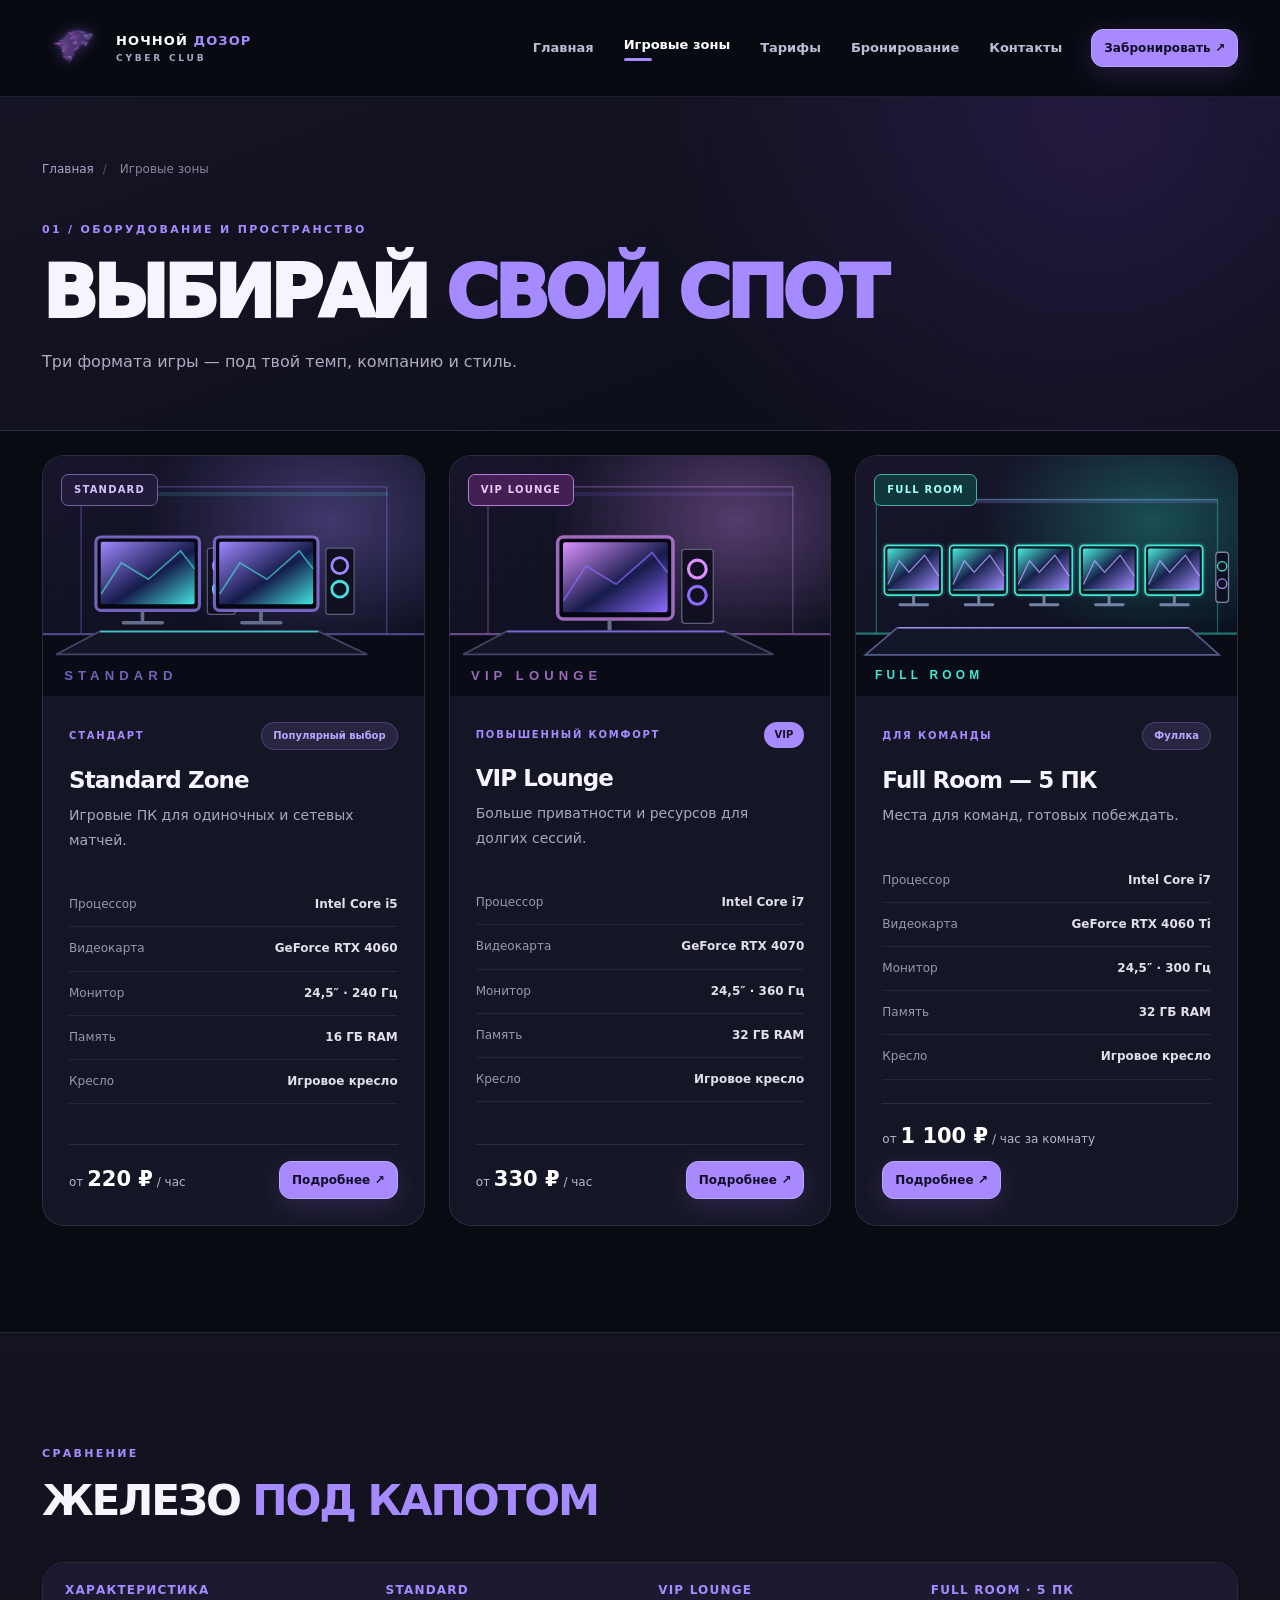
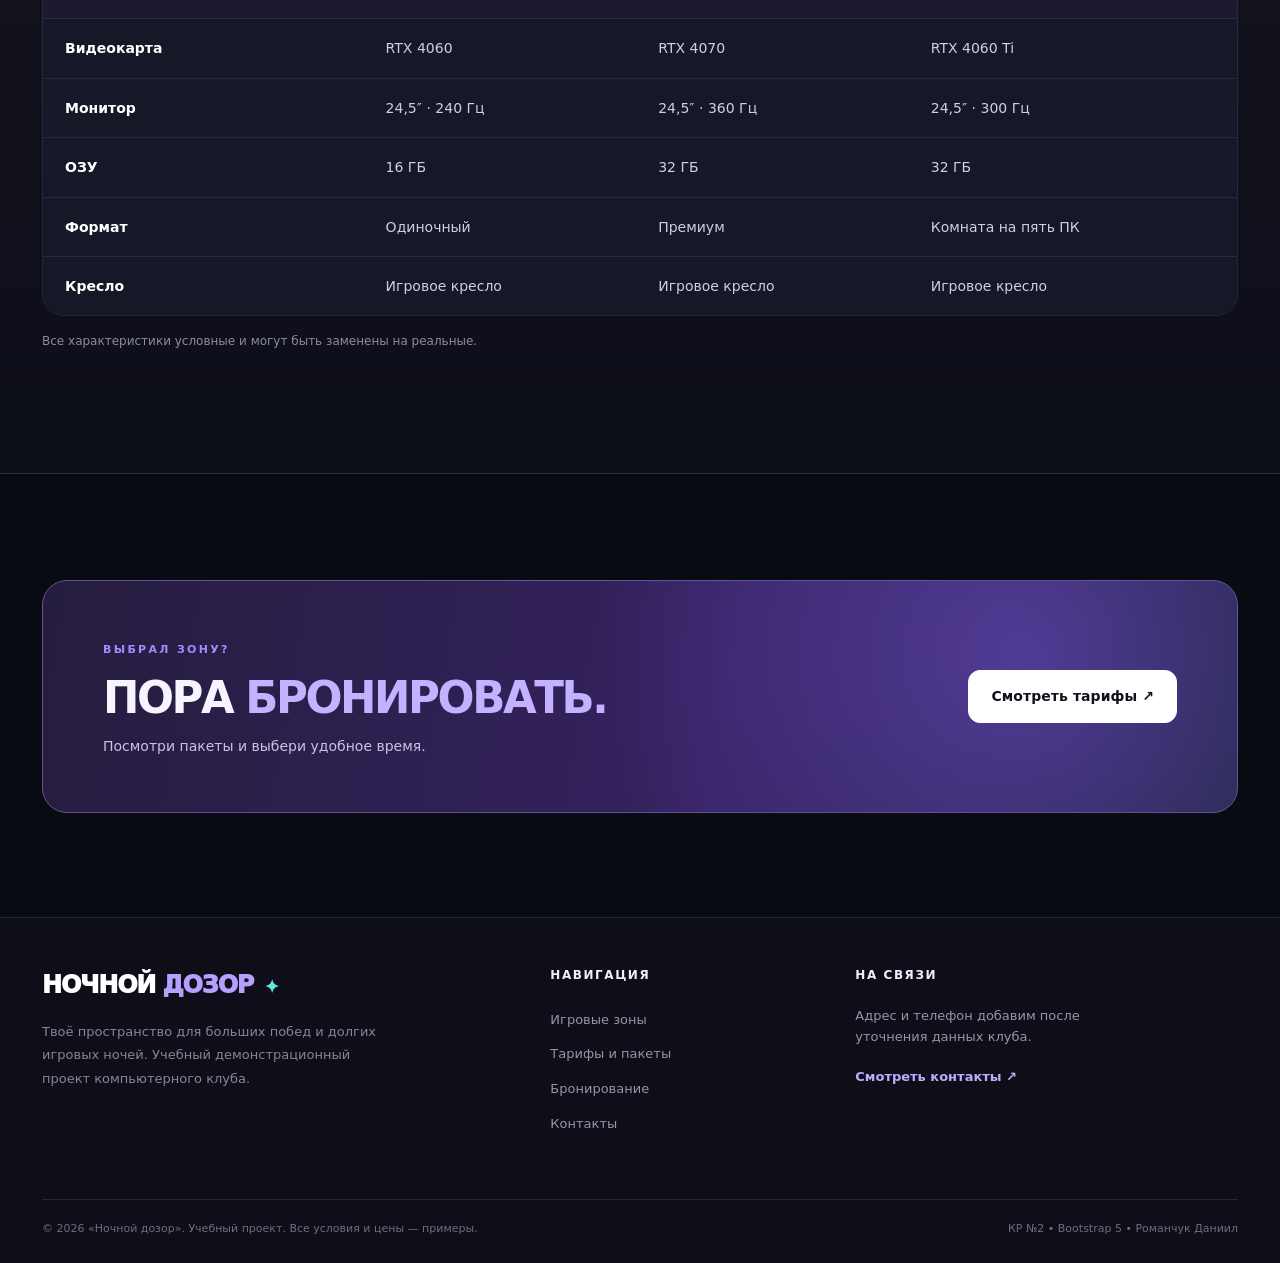
==== commit c4beed1f: "feat: update Night Watch design and gaming zones" ====
--- a/catalog.html
+++ b/catalog.html
@@ -1,13 +1,14 @@
-<!doctype html>
-<html lang="ru" data-bs-theme="dark"><head><meta charset="utf-8"><meta name="viewport" content="width=device-width, initial-scale=1"><meta name="description" content="Standard, VIP Lounge и Team Arena — зоны компьютерного клуба «Ночной дозор» с учебными характеристиками оборудования."><meta name="theme-color" content="#090a12"><title>Игровые зоны — Ночной дозор</title><link rel="icon" type="image/svg+xml" href="images/favicon.svg"><link rel="stylesheet" href="vendor/bootstrap/css/bootstrap.min.css"><link rel="stylesheet" href="css/custom.css"></head>
-<body class=""><a class="skip-link" href="#main-content">Перейти к содержимому</a><header class="site-header"><nav class="navbar navbar-expand-lg site-navbar" aria-label="Основная навигация"><div class="container">
-<a class="navbar-brand brand" href="index.html" aria-label="Ночной дозор — главная"><span class="brand-mark" aria-hidden="true">N<span>·</span>D</span><span class="brand-name">НОЧНОЙ <b>ДОЗОР</b><small>CYBER CLUB</small></span></a>
-<button class="navbar-toggler" type="button" data-bs-toggle="collapse" data-bs-target="#siteNav" aria-controls="siteNav" aria-expanded="false" aria-label="Открыть меню"><span class="navbar-toggler-icon"></span></button>
-<div class="collapse navbar-collapse" id="siteNav"><ul class="navbar-nav ms-auto align-items-lg-center gap-lg-1"><li class="nav-item"><a class="nav-link " href="index.html" >Главная</a></li><li class="nav-item"><a class="nav-link active" href="catalog.html" aria-current="page">Игровые зоны</a></li><li class="nav-item"><a class="nav-link " href="tariffs.html" >Тарифы</a></li><li class="nav-item"><a class="nav-link " href="order.html" >Бронирование</a></li><li class="nav-item"><a class="nav-link " href="contacts.html" >Контакты</a></li></ul><a class="btn btn-glow btn-sm ms-lg-3 nav-book" href="order.html">Забронировать <span aria-hidden="true">↗</span></a></div></div></nav></header><main id="main-content"><section class="page-intro"><div class="container"><div class="breadcrumb-line"><a href="index.html">Главная</a><span>/</span> Игровые зоны</div><span class="eyebrow">01 / ОБОРУДОВАНИЕ И ПРОСТРАНСТВО</span><h1>ВЫБИРАЙ <em>СВОЙ СПОТ</em></h1><p>Три формата игры — под твой темп, компанию и стиль. Характеристики ниже приведены для учебного примера.</p></div></section>
-<section class="section-pad pt-4"><div class="container"><div class="alert site-alert mb-4" role="alert"><strong>Учебный каталог:</strong> технические характеристики и цены демонстрационные; реальные данные клуба уточняются.</div><div class="row g-4">
-<div class="col-12 col-md-6 col-lg-4" id="standard"><article class="card zone-card zone-card--detail h-100"><div class="zone-image"><img src="images/zone-standard.svg" alt="Два игровых компьютера в стандартной зоне, цифровая иллюстрация"><span class="zone-tag">STANDARD</span></div><div class="card-body zone-content"><div class="d-flex justify-content-between align-items-center mb-2"><span class="zone-kicker">СТАНДАРТ</span><span class="badge rounded-pill badge-soft">Популярный выбор</span></div><h2>Standard Zone</h2><p>Игровые ПК для одиночных и сетевых матчей.</p><ul class="spec-list"><li><span>Процессор</span><b>Intel Core i5</b></li><li><span>Видеокарта</span><b>GeForce RTX 4060</b></li><li><span>Монитор</span><b>165 Гц</b></li><li><span>Память</span><b>16 ГБ RAM</b></li></ul><div class="zone-bottom"><span>от <strong>220 ₽</strong> / час</span><button type="button" data-bs-toggle="modal" data-bs-target="#quickBookingModal" data-zone="standard" class="btn btn-glow btn-sm">Быстрый заказ ↗</button></div></div></article></div>
-<div class="col-12 col-md-6 col-lg-4" id="vip"><article class="card zone-card zone-card--detail h-100"><div class="zone-image"><img src="images/zone-vip.svg" alt="Игровое VIP-место с мощной компьютерной конфигурацией, иллюстрация"><span class="zone-tag zone-tag--violet">VIP LOUNGE</span></div><div class="card-body zone-content"><div class="d-flex justify-content-between align-items-center mb-2"><span class="zone-kicker">ПОВЫШЕННЫЙ КОМФОРТ</span><span class="badge rounded-pill badge-hot">VIP</span></div><h2>VIP Lounge</h2><p>Больше приватности и ресурсов для долгих сессий.</p><ul class="spec-list"><li><span>Процессор</span><b>Intel Core i7</b></li><li><span>Видеокарта</span><b>GeForce RTX 4070</b></li><li><span>Монитор</span><b>240 Гц</b></li><li><span>Память</span><b>32 ГБ RAM</b></li></ul><div class="zone-bottom"><span>от <strong>330 ₽</strong> / час</span><a href="product.html" class="btn btn-glow btn-sm">Подробнее ↗</a></div></div></article></div>
-<div class="col-12 col-md-6 col-lg-4" id="team"><article class="card zone-card zone-card--detail h-100"><div class="zone-image"><img src="images/zone-team.svg" alt="Командная игровая зона с рядом игровых мониторов, иллюстрация"><span class="zone-tag zone-tag--mint">TEAM ARENA</span></div><div class="card-body zone-content"><div class="d-flex justify-content-between align-items-center mb-2"><span class="zone-kicker">ДЛЯ КОМАНДЫ</span><span class="badge rounded-pill badge-soft">Squad</span></div><h2>Team Arena</h2><p>Игровые места рядом для тиммейтов и тренировок.</p><ul class="spec-list"><li><span>Процессор</span><b>Intel Core i7</b></li><li><span>Видеокарта</span><b>GeForce RTX 4060 Ti</b></li><li><span>Монитор</span><b>180 Гц</b></li><li><span>Память</span><b>32 ГБ RAM</b></li></ul><div class="zone-bottom"><span>от <strong>264 ₽</strong> / час за место</span><button type="button" data-bs-toggle="modal" data-bs-target="#quickBookingModal" data-zone="team" class="btn btn-glow btn-sm">Быстрый заказ ↗</button></div></div></article></div></div></div></section>
-<section class="section-pad section-dark"><div class="container"><div class="section-header"><div><span class="eyebrow">СРАВНЕНИЕ</span><h2 class="section-title">ЖЕЛЕЗО <span>ПОД КАПОТОМ</span></h2></div></div><div class="table-responsive table-wrap"><table class="table table-dark table-hover align-middle mb-0"><caption class="visually-hidden">Сравнение характеристик игровых зон</caption><thead><tr><th scope="col">Характеристика</th><th scope="col">Standard</th><th scope="col">VIP Lounge</th><th scope="col">Team Arena</th></tr></thead><tbody><tr><th scope="row">Видеокарта</th><td>RTX 4060</td><td>RTX 4070</td><td>RTX 4060 Ti</td></tr><tr><th scope="row">Монитор</th><td>165 Гц</td><td>240 Гц</td><td>180 Гц</td></tr><tr><th scope="row">ОЗУ</th><td>16 ГБ</td><td>32 ГБ</td><td>32 ГБ</td></tr><tr><th scope="row">Формат</th><td>Одиночный</td><td>Премиум</td><td>Командный</td></tr></tbody></table></div><p class="demo-caption mt-3">Все характеристики условные и могут быть заменены на реальные.</p></div></section>
-<section class="section-pad pb-0"><div class="container"><div class="banner-cta"><div><span class="eyebrow">ВЫБРАЛ ЗОНУ?</span><h2>ПОРА <span>БРОНИРОВАТЬ.</span></h2><p>Посмотри пакеты и выбери удобное время.</p></div><a href="tariffs.html" class="btn btn-light btn-lg">Смотреть тарифы ↗</a></div></div></section></main><footer class="site-footer"><div class="container"><div class="row g-4 py-5"><div class="col-lg-5"><a href="index.html" class="footer-brand">НОЧНОЙ<span> ДОЗОР</span><i>✦</i></a><p class="footer-description mt-3">Твоё пространство для больших побед и долгих игровых ночей. Учебный демонстрационный проект компьютерного клуба.</p></div><div class="col-6 col-lg-3"><div class="footer-heading">Навигация</div><ul class="list-unstyled footer-links"><li><a href="catalog.html">Игровые зоны</a></li><li><a href="tariffs.html">Тарифы и пакеты</a></li><li><a href="order.html">Бронирование</a></li><li><a href="contacts.html">Контакты</a></li></ul></div><div class="col-6 col-lg-4"><div class="footer-heading">На связи</div><p class="footer-contact">Адрес и телефон добавим после уточнения данных клуба.</p><a class="footer-inline-link" href="contacts.html">Смотреть контакты ↗</a></div></div><div class="footer-bottom d-flex flex-column flex-md-row gap-2 justify-content-between align-items-md-center"><span>© 2026 «Ночной дозор». Учебный проект. Все условия и цены — примеры.</span><span>КР №2 • Bootstrap 5 • Романчук Даниил</span></div></div></footer><div class="modal fade" id="quickBookingModal" tabindex="-1" aria-labelledby="quickBookingTitle" aria-hidden="true"><div class="modal-dialog modal-dialog-centered"><div class="modal-content custom-modal"><div class="modal-header border-0 pb-0"><div><span class="eyebrow">БЫСТРАЯ ЗАЯВКА</span><h2 class="modal-title h3 mt-2" id="quickBookingTitle">Погнали играть?</h2></div><button type="button" class="btn-close" data-bs-dismiss="modal" aria-label="Закрыть"></button></div><form class="needs-validation demo-form" novalidate><div class="modal-body"><p class="muted-text small mb-4">Оставь контакты, чтобы проверить работу формы. Данные никуда не отправляются.</p><div class="mb-3"><label class="form-label" for="quick-name">Имя</label><input class="form-control" id="quick-name" name="name" autocomplete="name" minlength="2" required placeholder="Как к тебе обращаться?"><div class="invalid-feedback">Укажи имя (минимум 2 символа).</div></div><div class="mb-3"><label class="form-label" for="quick-phone">Телефон</label><div class="input-group"><span class="input-group-text">☎</span><input class="form-control" type="tel" id="quick-phone" name="phone" inputmode="tel" autocomplete="tel" minlength="10" required placeholder="+7 999 123-45-67"></div><div class="form-hint">Номер для связи (учебный пример).</div></div><div class="mb-3"><label class="form-label" for="quick-zone">Игровая зона</label><select id="quick-zone" class="form-select" name="zone" required><option value="">Выбери зону</option><option value="standard">Standard</option><option value="vip">VIP Lounge</option><option value="team">Team Arena</option></select><div class="invalid-feedback">Выбери игровую зону.</div></div><div class="form-check"><input class="form-check-input" type="checkbox" id="quick-consent" required><label class="form-check-label small" for="quick-consent">Согласен на обработку данных в рамках демонстрационной формы</label><div class="invalid-feedback">Нужно согласие.</div></div></div><div class="modal-footer border-0 pt-0"><button type="button" class="btn btn-outline-light" data-bs-dismiss="modal">Отмена</button><button type="submit" class="btn btn-glow">Проверить заявку ↗</button></div></form></div></div></div>
-<div class="toast-container position-fixed bottom-0 end-0 p-3" style="z-index:1090"><div class="toast demo-toast" id="demoToast" role="status" aria-live="polite" aria-atomic="true"><div class="d-flex"><div class="toast-body" id="demoToastBody">Форма проверена. Это демонстрация: данные не отправлялись.</div><button type="button" class="btn-close btn-close-white me-2 m-auto" data-bs-dismiss="toast" aria-label="Закрыть"></button></div></div></div><script src="vendor/bootstrap/js/bootstrap.bundle.min.js"></script><script src="js/main.js"></script></body></html>+<!DOCTYPE html>
+
+<html data-bs-theme="dark" lang="ru"><head><meta charset="utf-8"/><meta content="width=device-width, initial-scale=1" name="viewport"/><meta content="Standard, VIP Lounge и Full Room — зоны компьютерного клуба «Ночной дозор» с учебными характеристиками оборудования." name="description"/><meta content="#090a12" name="theme-color"/><title>Игровые зоны — Ночной дозор</title><link href="images/favicon-wolf.png" rel="icon" type="image/png"/><link href="vendor/bootstrap/css/bootstrap.min.css" rel="stylesheet"/><link href="css/custom.css" rel="stylesheet"/></head>
+<body class=""><a class="skip-link" href="#main-content">Перейти к содержимому</a><header class="site-header"><nav aria-label="Основная навигация" class="navbar navbar-expand-lg site-navbar"><div class="container">
+<a aria-label="Ночной дозор — главная" class="navbar-brand brand" href="index.html"><img alt="" class="brand-logo" decoding="async" height="66" src="images/logo-wolf.png" width="66"/><span class="brand-name">НОЧНОЙ <b>ДОЗОР</b><small>CYBER CLUB</small></span></a>
+<button aria-controls="siteNav" aria-expanded="false" aria-label="Открыть меню" class="navbar-toggler" data-bs-target="#siteNav" data-bs-toggle="collapse" type="button"><span class="navbar-toggler-icon"></span></button>
+<div class="collapse navbar-collapse" id="siteNav"><ul class="navbar-nav ms-auto align-items-lg-center gap-lg-1"><li class="nav-item"><a class="nav-link" href="index.html">Главная</a></li><li class="nav-item"><a aria-current="page" class="nav-link active" href="catalog.html">Игровые зоны</a></li><li class="nav-item"><a class="nav-link" href="tariffs.html">Тарифы</a></li><li class="nav-item"><a class="nav-link" href="order.html">Бронирование</a></li><li class="nav-item"><a class="nav-link" href="contacts.html">Контакты</a></li></ul><a class="btn btn-glow btn-sm ms-lg-3 nav-book" href="order.html">Забронировать <span aria-hidden="true">↗</span></a></div></div></nav></header><main id="main-content"><section class="page-intro"><div class="container"><div class="breadcrumb-line"><a href="index.html">Главная</a><span>/</span> Игровые зоны</div><span class="eyebrow">01 / ОБОРУДОВАНИЕ И ПРОСТРАНСТВО</span><h1>ВЫБИРАЙ <em>СВОЙ СПОТ</em></h1><p>Три формата игры — под твой темп, компанию и стиль.</p></div></section>
+<section class="section-pad pt-4"><div class="container"><div class="row g-4">
+<div class="col-12 col-md-6 col-lg-4" id="standard"><article class="card zone-card zone-card--detail h-100"><div class="zone-image"><img alt="Два игровых компьютера в стандартной зоне, цифровая иллюстрация" src="images/zone-standard.svg"/><span class="zone-tag">STANDARD</span></div><div class="card-body zone-content"><div class="d-flex justify-content-between align-items-center mb-2"><span class="zone-kicker">СТАНДАРТ</span><span class="badge rounded-pill badge-soft">Популярный выбор</span></div><h2>Standard Zone</h2><p>Игровые ПК для одиночных и сетевых матчей.</p><ul class="spec-list"><li><span>Процессор</span><b>Intel Core i5</b></li><li><span>Видеокарта</span><b>GeForce RTX 4060</b></li><li><span>Монитор</span><b>24,5″ · 240 Гц</b></li><li><span>Память</span><b>16 ГБ RAM</b></li><li><span>Кресло</span><b>Игровое кресло</b></li></ul><div class="zone-bottom"><span>от <strong>220 ₽</strong> / час</span><a class="btn btn-glow btn-sm" href="product-standard.html">Подробнее ↗</a></div></div></article></div>
+<div class="col-12 col-md-6 col-lg-4" id="vip"><article class="card zone-card zone-card--detail h-100"><div class="zone-image"><img alt="Игровое VIP-место с мощной компьютерной конфигурацией, иллюстрация" src="images/zone-vip.svg"/><span class="zone-tag zone-tag--violet">VIP LOUNGE</span></div><div class="card-body zone-content"><div class="d-flex justify-content-between align-items-center mb-2"><span class="zone-kicker">ПОВЫШЕННЫЙ КОМФОРТ</span><span class="badge rounded-pill badge-hot">VIP</span></div><h2>VIP Lounge</h2><p>Больше приватности и ресурсов для долгих сессий.</p><ul class="spec-list"><li><span>Процессор</span><b>Intel Core i7</b></li><li><span>Видеокарта</span><b>GeForce RTX 4070</b></li><li><span>Монитор</span><b>24,5″ · 360 Гц</b></li><li><span>Память</span><b>32 ГБ RAM</b></li><li><span>Кресло</span><b>Игровое кресло</b></li></ul><div class="zone-bottom"><span>от <strong>330 ₽</strong> / час</span><a class="btn btn-glow btn-sm" href="product.html">Подробнее ↗</a></div></div></article></div>
+<div class="col-12 col-md-6 col-lg-4" id="team"><article class="card zone-card zone-card--detail h-100"><div class="zone-image"><img alt="Фуллка на пять игровых компьютеров, цифровая иллюстрация" src="images/zone-fullroom.svg"/><span class="zone-tag zone-tag--mint">FULL ROOM</span></div><div class="card-body zone-content"><div class="d-flex justify-content-between align-items-center mb-2"><span class="zone-kicker">ДЛЯ КОМАНДЫ</span><span class="badge rounded-pill badge-soft">Фуллка</span></div><h2>Full Room — 5 ПК</h2><p>Места для команд, готовых побеждать.</p><ul class="spec-list"><li><span>Процессор</span><b>Intel Core i7</b></li><li><span>Видеокарта</span><b>GeForce RTX 4060 Ti</b></li><li><span>Монитор</span><b>24,5″ · 300 Гц</b></li><li><span>Память</span><b>32 ГБ RAM</b></li><li><span>Кресло</span><b>Игровое кресло</b></li></ul><div class="zone-bottom"><span>от <strong>1 100 ₽</strong> / час за комнату</span><a class="btn btn-glow btn-sm" href="product-fullroom.html">Подробнее ↗</a></div></div></article></div></div></div></section>
+<section class="section-pad section-dark"><div class="container"><div class="section-header"><div><span class="eyebrow">СРАВНЕНИЕ</span><h2 class="section-title">ЖЕЛЕЗО <span>ПОД КАПОТОМ</span></h2></div></div><div class="table-responsive table-wrap"><table class="table table-dark table-hover align-middle mb-0"><caption class="visually-hidden">Сравнение характеристик игровых зон</caption><thead><tr><th scope="col">Характеристика</th><th scope="col">Standard</th><th scope="col">VIP Lounge</th><th scope="col">Full Room · 5 ПК</th></tr></thead><tbody><tr><th scope="row">Видеокарта</th><td>RTX 4060</td><td>RTX 4070</td><td>RTX 4060 Ti</td></tr><tr><th scope="row">Монитор</th><td>24,5″ · 240 Гц</td><td>24,5″ · 360 Гц</td><td>24,5″ · 300 Гц</td></tr><tr><th scope="row">ОЗУ</th><td>16 ГБ</td><td>32 ГБ</td><td>32 ГБ</td></tr><tr><th scope="row">Формат</th><td>Одиночный</td><td>Премиум</td><td>Комната на пять ПК</td></tr><tr><th scope="row">Кресло</th><td>Игровое кресло</td><td>Игровое кресло</td><td>Игровое кресло</td></tr></tbody></table></div><p class="demo-caption mt-3">Все характеристики условные и могут быть заменены на реальные.</p></div></section>
+<section class="section-pad pb-0"><div class="container"><div class="banner-cta"><div><span class="eyebrow">ВЫБРАЛ ЗОНУ?</span><h2>ПОРА <span>БРОНИРОВАТЬ.</span></h2><p>Посмотри пакеты и выбери удобное время.</p></div><a class="btn btn-light btn-lg" href="tariffs.html">Смотреть тарифы ↗</a></div></div></section></main><footer class="site-footer"><div class="container"><div class="row g-4 py-5"><div class="col-lg-5"><a class="footer-brand" href="index.html">НОЧНОЙ<span> ДОЗОР</span><i>✦</i></a><p class="footer-description mt-3">Твоё пространство для больших побед и долгих игровых ночей. Учебный демонстрационный проект компьютерного клуба.</p></div><div class="col-6 col-lg-3"><div class="footer-heading">Навигация</div><ul class="list-unstyled footer-links"><li><a href="catalog.html">Игровые зоны</a></li><li><a href="tariffs.html">Тарифы и пакеты</a></li><li><a href="order.html">Бронирование</a></li><li><a href="contacts.html">Контакты</a></li></ul></div><div class="col-6 col-lg-4"><div class="footer-heading">На связи</div><p class="footer-contact">Адрес и телефон добавим после уточнения данных клуба.</p><a class="footer-inline-link" href="contacts.html">Смотреть контакты ↗</a></div></div><div class="footer-bottom d-flex flex-column flex-md-row gap-2 justify-content-between align-items-md-center"><span>© 2026 «Ночной дозор». Учебный проект. Все условия и цены — примеры.</span><span>КР №2 • Bootstrap 5 • Романчук Даниил</span></div></div></footer><div aria-hidden="true" aria-labelledby="quickBookingTitle" class="modal fade" id="quickBookingModal" tabindex="-1"><div class="modal-dialog modal-dialog-centered"><div class="modal-content custom-modal"><div class="modal-header border-0 pb-0"><div><span class="eyebrow">БЫСТРАЯ ЗАЯВКА</span><h2 class="modal-title h3 mt-2" id="quickBookingTitle">Погнали играть?</h2></div><button aria-label="Закрыть" class="btn-close" data-bs-dismiss="modal" type="button"></button></div><form class="needs-validation demo-form" novalidate=""><div class="modal-body"><p class="muted-text small mb-4">Оставь контакты, чтобы проверить работу формы. Данные никуда не отправляются.</p><div class="mb-3"><label class="form-label" for="quick-name">Имя</label><input autocomplete="name" class="form-control" id="quick-name" minlength="2" name="name" placeholder="Как к тебе обращаться?" required=""/><div class="invalid-feedback">Укажи имя (минимум 2 символа).</div></div><div class="mb-3"><label class="form-label" for="quick-phone">Телефон</label><div class="input-group"><span class="input-group-text">☎</span><input autocomplete="tel" class="form-control" id="quick-phone" inputmode="tel" minlength="10" name="phone" placeholder="+7 999 123-45-67" required="" type="tel"/></div><div class="form-hint">Номер для связи (учебный пример).</div></div><div class="mb-3"><label class="form-label" for="quick-zone">Игровая зона</label><select class="form-select" id="quick-zone" name="zone" required=""><option value="">Выбери зону</option><option value="standard">Standard</option><option value="vip">VIP Lounge</option><option value="team">Full Room — 5 ПК</option></select><div class="invalid-feedback">Выбери игровую зону.</div></div><div class="form-check"><input class="form-check-input" id="quick-consent" required="" type="checkbox"/><label class="form-check-label small" for="quick-consent">Согласен на обработку данных в рамках демонстрационной формы</label><div class="invalid-feedback">Нужно согласие.</div></div></div><div class="modal-footer border-0 pt-0"><button class="btn btn-outline-light" data-bs-dismiss="modal" type="button">Отмена</button><button class="btn btn-glow" type="submit">Проверить заявку ↗</button></div></form></div></div></div>
+<div class="toast-container position-fixed bottom-0 end-0 p-3" style="z-index:1090"><div aria-atomic="true" aria-live="polite" class="toast demo-toast" id="demoToast" role="status"><div class="d-flex"><div class="toast-body" id="demoToastBody">Форма проверена. Это демонстрация: данные не отправлялись.</div><button aria-label="Закрыть" class="btn-close btn-close-white me-2 m-auto" data-bs-dismiss="toast" type="button"></button></div></div></div><script src="vendor/bootstrap/js/bootstrap.bundle.min.js"></script><script src="js/main.js"></script></body></html>
--- a/css/custom.css
+++ b/css/custom.css
@@ -23,8 +23,7 @@
 .site-header {position:sticky;top:0;z-index:1040;background:rgba(9,11,19,.92);backdrop-filter:blur(16px);-webkit-backdrop-filter:blur(16px);border-bottom:1px solid rgba(190,178,247,.12)}
 .site-navbar {min-height:84px;padding:12px 0}
 .brand {display:flex;align-items:center;gap:12px;color:#fff!important;margin-right:23px}
-.brand-mark {display:grid;place-items:center;background:linear-gradient(145deg,#8267e7,#b59cff);color:#130f25;width:44px;height:44px;border-radius:13px;font-weight:900;font-size:16px;letter-spacing:-2px;box-shadow:0 3px 24px rgba(163,124,255,.3)}
-.brand-mark span {font-size:24px;line-height:0;color:white;letter-spacing:0}
+.brand-logo {display:block;width:62px;height:62px;object-fit:contain;flex-shrink:0;filter:drop-shadow(0 0 7px rgba(170,132,255,.32))}
 .brand-name {font-size:13px;font-weight:900;letter-spacing:.085em;line-height:1.17}
 .brand-name b {color:var(--nw-accent)}
 .brand-name small {display:block;margin-top:5px;font-size:9px;font-weight:650;letter-spacing:.31em;color:#aaa6c5}
@@ -75,10 +74,6 @@
 .visual-label {position:absolute;top:47px;right:54px;z-index:1;display:flex;gap:13px;align-items:center;color:#d0d2e4;font-size:10px;line-height:1.2;letter-spacing:.23em}
 .visual-label b {color:#fff;font-size:14px;letter-spacing:.14em}
 .visual-cross {font-size:36px;color:var(--nw-teal);text-shadow:0 0 20px rgba(92,230,219,.5)}
-.fps-label {position:absolute;right:56px;bottom:30px;z-index:2;text-align:right}
-.fps-label b {display:block;font-size:32px;line-height:1;color:#fff}
-.fps-label b span {color:var(--nw-teal);font-size:14px}
-.fps-label small {font-size:9px;letter-spacing:.15em;color:#c4c1d8}
 .hero-ticker {padding:17px 4px;display:flex;gap:26px;justify-content:space-between;align-items:center;color:#807d98;font-size:10px;font-weight:850;letter-spacing:.1em;white-space:nowrap;overflow:hidden}
 .hero-ticker b {color:var(--nw-accent);font-size:14px}
 /* Advantage cards */
@@ -268,8 +263,6 @@
  .visual-label {right:17px;top:30px;font-size:8px}
  .visual-label b {font-size:10px}
  .visual-cross {font-size:24px}
- .fps-label {right:18px;bottom:15px}
- .fps-label b {font-size:24px}
  .hero-perks {margin-top:25px;gap:9px;font-size:10px}
  .hero-ticker {gap:14px;font-size:9px;justify-content:flex-start}
  .section-pad {padding:65px 0}
@@ -285,7 +278,7 @@
 }
 @media (max-width:479.98px) {
  .container {padding-left:18px;padding-right:18px}
- .brand-mark {width:38px;height:38px}
+ .brand-logo {width:48px;height:48px}
  .brand-name {font-size:11px}
  .hero-copy {padding:39px 20px 270px}
  .hero-title {font-size:clamp(36px,10.2vw,49px)}
@@ -305,3 +298,9 @@
  .footer-bottom {line-height:1.7}
 }
 @media (prefers-reduced-motion:reduce) {html{scroll-behavior:auto}*,*:before,*:after {transition:none!important;animation:none!important}}
+
+/* v2: compact tariffs without the removed description paragraphs */
+.tariff-card .tariff-head {margin-bottom:32px}
+.tariff-card .tariff-price {margin-top:28px}
+.tariff-card .tariff-price span {white-space:nowrap}
+.brand-logo:hover {filter:drop-shadow(0 0 11px rgba(176,145,255,.56))}
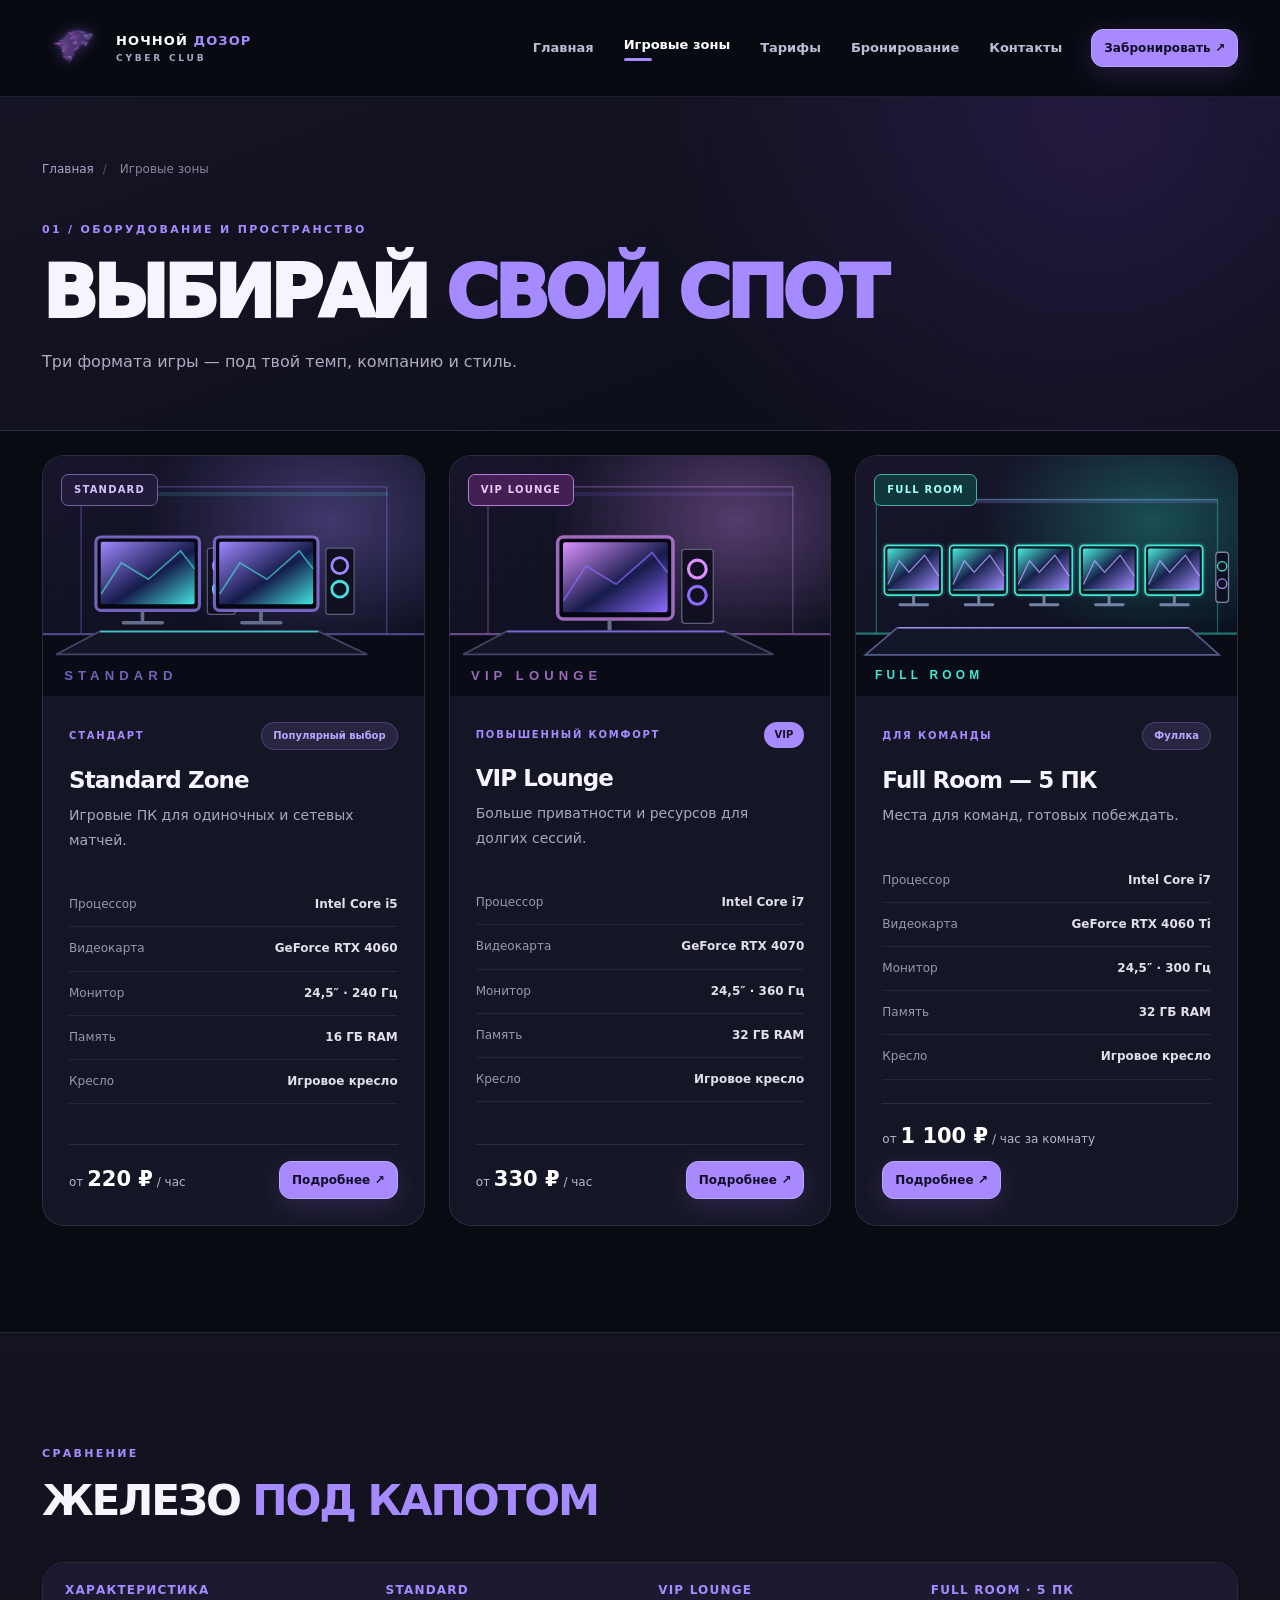
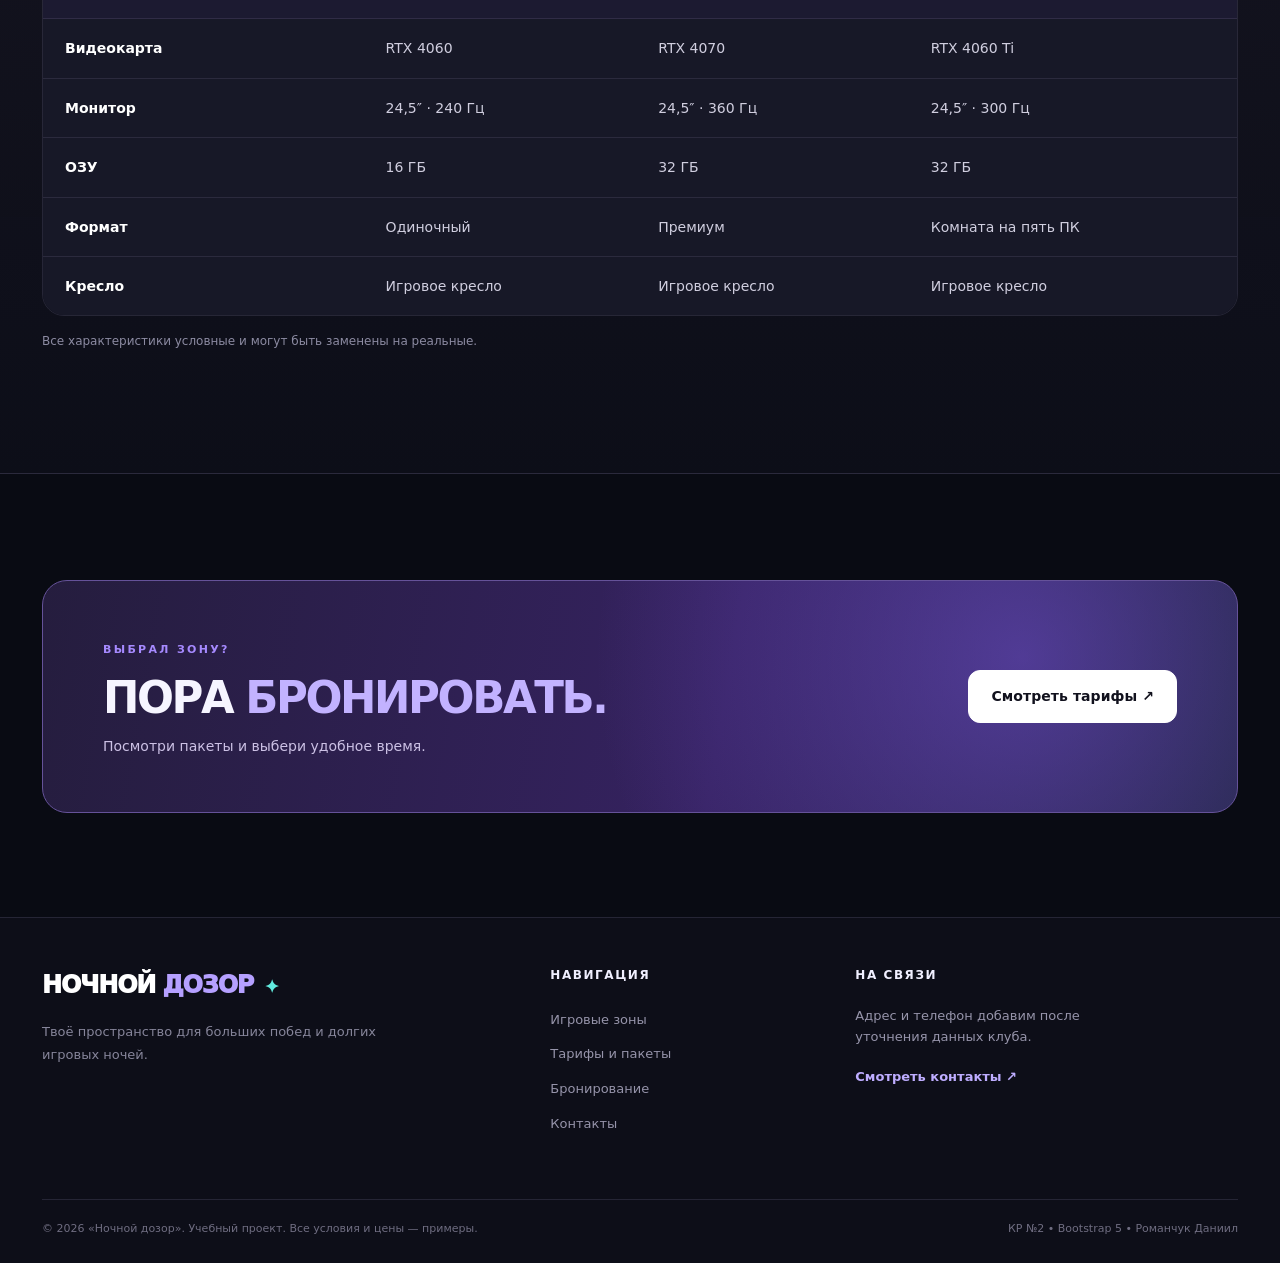
==== commit 958b0831: "Remove demo project text from footer" ====
--- a/catalog.html
+++ b/catalog.html
@@ -10,5 +10,5 @@
 <div class="col-12 col-md-6 col-lg-4" id="vip"><article class="card zone-card zone-card--detail h-100"><div class="zone-image"><img alt="Игровое VIP-место с мощной компьютерной конфигурацией, иллюстрация" src="images/zone-vip.svg"/><span class="zone-tag zone-tag--violet">VIP LOUNGE</span></div><div class="card-body zone-content"><div class="d-flex justify-content-between align-items-center mb-2"><span class="zone-kicker">ПОВЫШЕННЫЙ КОМФОРТ</span><span class="badge rounded-pill badge-hot">VIP</span></div><h2>VIP Lounge</h2><p>Больше приватности и ресурсов для долгих сессий.</p><ul class="spec-list"><li><span>Процессор</span><b>Intel Core i7</b></li><li><span>Видеокарта</span><b>GeForce RTX 4070</b></li><li><span>Монитор</span><b>24,5″ · 360 Гц</b></li><li><span>Память</span><b>32 ГБ RAM</b></li><li><span>Кресло</span><b>Игровое кресло</b></li></ul><div class="zone-bottom"><span>от <strong>330 ₽</strong> / час</span><a class="btn btn-glow btn-sm" href="product.html">Подробнее ↗</a></div></div></article></div>
 <div class="col-12 col-md-6 col-lg-4" id="team"><article class="card zone-card zone-card--detail h-100"><div class="zone-image"><img alt="Фуллка на пять игровых компьютеров, цифровая иллюстрация" src="images/zone-fullroom.svg"/><span class="zone-tag zone-tag--mint">FULL ROOM</span></div><div class="card-body zone-content"><div class="d-flex justify-content-between align-items-center mb-2"><span class="zone-kicker">ДЛЯ КОМАНДЫ</span><span class="badge rounded-pill badge-soft">Фуллка</span></div><h2>Full Room — 5 ПК</h2><p>Места для команд, готовых побеждать.</p><ul class="spec-list"><li><span>Процессор</span><b>Intel Core i7</b></li><li><span>Видеокарта</span><b>GeForce RTX 4060 Ti</b></li><li><span>Монитор</span><b>24,5″ · 300 Гц</b></li><li><span>Память</span><b>32 ГБ RAM</b></li><li><span>Кресло</span><b>Игровое кресло</b></li></ul><div class="zone-bottom"><span>от <strong>1 100 ₽</strong> / час за комнату</span><a class="btn btn-glow btn-sm" href="product-fullroom.html">Подробнее ↗</a></div></div></article></div></div></div></section>
 <section class="section-pad section-dark"><div class="container"><div class="section-header"><div><span class="eyebrow">СРАВНЕНИЕ</span><h2 class="section-title">ЖЕЛЕЗО <span>ПОД КАПОТОМ</span></h2></div></div><div class="table-responsive table-wrap"><table class="table table-dark table-hover align-middle mb-0"><caption class="visually-hidden">Сравнение характеристик игровых зон</caption><thead><tr><th scope="col">Характеристика</th><th scope="col">Standard</th><th scope="col">VIP Lounge</th><th scope="col">Full Room · 5 ПК</th></tr></thead><tbody><tr><th scope="row">Видеокарта</th><td>RTX 4060</td><td>RTX 4070</td><td>RTX 4060 Ti</td></tr><tr><th scope="row">Монитор</th><td>24,5″ · 240 Гц</td><td>24,5″ · 360 Гц</td><td>24,5″ · 300 Гц</td></tr><tr><th scope="row">ОЗУ</th><td>16 ГБ</td><td>32 ГБ</td><td>32 ГБ</td></tr><tr><th scope="row">Формат</th><td>Одиночный</td><td>Премиум</td><td>Комната на пять ПК</td></tr><tr><th scope="row">Кресло</th><td>Игровое кресло</td><td>Игровое кресло</td><td>Игровое кресло</td></tr></tbody></table></div><p class="demo-caption mt-3">Все характеристики условные и могут быть заменены на реальные.</p></div></section>
-<section class="section-pad pb-0"><div class="container"><div class="banner-cta"><div><span class="eyebrow">ВЫБРАЛ ЗОНУ?</span><h2>ПОРА <span>БРОНИРОВАТЬ.</span></h2><p>Посмотри пакеты и выбери удобное время.</p></div><a class="btn btn-light btn-lg" href="tariffs.html">Смотреть тарифы ↗</a></div></div></section></main><footer class="site-footer"><div class="container"><div class="row g-4 py-5"><div class="col-lg-5"><a class="footer-brand" href="index.html">НОЧНОЙ<span> ДОЗОР</span><i>✦</i></a><p class="footer-description mt-3">Твоё пространство для больших побед и долгих игровых ночей. Учебный демонстрационный проект компьютерного клуба.</p></div><div class="col-6 col-lg-3"><div class="footer-heading">Навигация</div><ul class="list-unstyled footer-links"><li><a href="catalog.html">Игровые зоны</a></li><li><a href="tariffs.html">Тарифы и пакеты</a></li><li><a href="order.html">Бронирование</a></li><li><a href="contacts.html">Контакты</a></li></ul></div><div class="col-6 col-lg-4"><div class="footer-heading">На связи</div><p class="footer-contact">Адрес и телефон добавим после уточнения данных клуба.</p><a class="footer-inline-link" href="contacts.html">Смотреть контакты ↗</a></div></div><div class="footer-bottom d-flex flex-column flex-md-row gap-2 justify-content-between align-items-md-center"><span>© 2026 «Ночной дозор». Учебный проект. Все условия и цены — примеры.</span><span>КР №2 • Bootstrap 5 • Романчук Даниил</span></div></div></footer><div aria-hidden="true" aria-labelledby="quickBookingTitle" class="modal fade" id="quickBookingModal" tabindex="-1"><div class="modal-dialog modal-dialog-centered"><div class="modal-content custom-modal"><div class="modal-header border-0 pb-0"><div><span class="eyebrow">БЫСТРАЯ ЗАЯВКА</span><h2 class="modal-title h3 mt-2" id="quickBookingTitle">Погнали играть?</h2></div><button aria-label="Закрыть" class="btn-close" data-bs-dismiss="modal" type="button"></button></div><form class="needs-validation demo-form" novalidate=""><div class="modal-body"><p class="muted-text small mb-4">Оставь контакты, чтобы проверить работу формы. Данные никуда не отправляются.</p><div class="mb-3"><label class="form-label" for="quick-name">Имя</label><input autocomplete="name" class="form-control" id="quick-name" minlength="2" name="name" placeholder="Как к тебе обращаться?" required=""/><div class="invalid-feedback">Укажи имя (минимум 2 символа).</div></div><div class="mb-3"><label class="form-label" for="quick-phone">Телефон</label><div class="input-group"><span class="input-group-text">☎</span><input autocomplete="tel" class="form-control" id="quick-phone" inputmode="tel" minlength="10" name="phone" placeholder="+7 999 123-45-67" required="" type="tel"/></div><div class="form-hint">Номер для связи (учебный пример).</div></div><div class="mb-3"><label class="form-label" for="quick-zone">Игровая зона</label><select class="form-select" id="quick-zone" name="zone" required=""><option value="">Выбери зону</option><option value="standard">Standard</option><option value="vip">VIP Lounge</option><option value="team">Full Room — 5 ПК</option></select><div class="invalid-feedback">Выбери игровую зону.</div></div><div class="form-check"><input class="form-check-input" id="quick-consent" required="" type="checkbox"/><label class="form-check-label small" for="quick-consent">Согласен на обработку данных в рамках демонстрационной формы</label><div class="invalid-feedback">Нужно согласие.</div></div></div><div class="modal-footer border-0 pt-0"><button class="btn btn-outline-light" data-bs-dismiss="modal" type="button">Отмена</button><button class="btn btn-glow" type="submit">Проверить заявку ↗</button></div></form></div></div></div>
+<section class="section-pad pb-0"><div class="container"><div class="banner-cta"><div><span class="eyebrow">ВЫБРАЛ ЗОНУ?</span><h2>ПОРА <span>БРОНИРОВАТЬ.</span></h2><p>Посмотри пакеты и выбери удобное время.</p></div><a class="btn btn-light btn-lg" href="tariffs.html">Смотреть тарифы ↗</a></div></div></section></main><footer class="site-footer"><div class="container"><div class="row g-4 py-5"><div class="col-lg-5"><a class="footer-brand" href="index.html">НОЧНОЙ<span> ДОЗОР</span><i>✦</i></a><p class="footer-description mt-3">Твоё пространство для больших побед и долгих игровых ночей.  </p></div><div class="col-6 col-lg-3"><div class="footer-heading">Навигация</div><ul class="list-unstyled footer-links"><li><a href="catalog.html">Игровые зоны</a></li><li><a href="tariffs.html">Тарифы и пакеты</a></li><li><a href="order.html">Бронирование</a></li><li><a href="contacts.html">Контакты</a></li></ul></div><div class="col-6 col-lg-4"><div class="footer-heading">На связи</div><p class="footer-contact">Адрес и телефон добавим после уточнения данных клуба.</p><a class="footer-inline-link" href="contacts.html">Смотреть контакты ↗</a></div></div><div class="footer-bottom d-flex flex-column flex-md-row gap-2 justify-content-between align-items-md-center"><span>© 2026 «Ночной дозор». Учебный проект. Все условия и цены — примеры.</span><span>КР №2 • Bootstrap 5 • Романчук Даниил</span></div></div></footer><div aria-hidden="true" aria-labelledby="quickBookingTitle" class="modal fade" id="quickBookingModal" tabindex="-1"><div class="modal-dialog modal-dialog-centered"><div class="modal-content custom-modal"><div class="modal-header border-0 pb-0"><div><span class="eyebrow">БЫСТРАЯ ЗАЯВКА</span><h2 class="modal-title h3 mt-2" id="quickBookingTitle">Погнали играть?</h2></div><button aria-label="Закрыть" class="btn-close" data-bs-dismiss="modal" type="button"></button></div><form class="needs-validation demo-form" novalidate=""><div class="modal-body"><p class="muted-text small mb-4">Оставь контакты, чтобы проверить работу формы. Данные никуда не отправляются.</p><div class="mb-3"><label class="form-label" for="quick-name">Имя</label><input autocomplete="name" class="form-control" id="quick-name" minlength="2" name="name" placeholder="Как к тебе обращаться?" required=""/><div class="invalid-feedback">Укажи имя (минимум 2 символа).</div></div><div class="mb-3"><label class="form-label" for="quick-phone">Телефон</label><div class="input-group"><span class="input-group-text">☎</span><input autocomplete="tel" class="form-control" id="quick-phone" inputmode="tel" minlength="10" name="phone" placeholder="+7 999 123-45-67" required="" type="tel"/></div><div class="form-hint">Номер для связи (учебный пример).</div></div><div class="mb-3"><label class="form-label" for="quick-zone">Игровая зона</label><select class="form-select" id="quick-zone" name="zone" required=""><option value="">Выбери зону</option><option value="standard">Standard</option><option value="vip">VIP Lounge</option><option value="team">Full Room — 5 ПК</option></select><div class="invalid-feedback">Выбери игровую зону.</div></div><div class="form-check"><input class="form-check-input" id="quick-consent" required="" type="checkbox"/><label class="form-check-label small" for="quick-consent">Согласен на обработку данных в рамках демонстрационной формы</label><div class="invalid-feedback">Нужно согласие.</div></div></div><div class="modal-footer border-0 pt-0"><button class="btn btn-outline-light" data-bs-dismiss="modal" type="button">Отмена</button><button class="btn btn-glow" type="submit">Проверить заявку ↗</button></div></form></div></div></div>
 <div class="toast-container position-fixed bottom-0 end-0 p-3" style="z-index:1090"><div aria-atomic="true" aria-live="polite" class="toast demo-toast" id="demoToast" role="status"><div class="d-flex"><div class="toast-body" id="demoToastBody">Форма проверена. Это демонстрация: данные не отправлялись.</div><button aria-label="Закрыть" class="btn-close btn-close-white me-2 m-auto" data-bs-dismiss="toast" type="button"></button></div></div></div><script src="vendor/bootstrap/js/bootstrap.bundle.min.js"></script><script src="js/main.js"></script></body></html>
